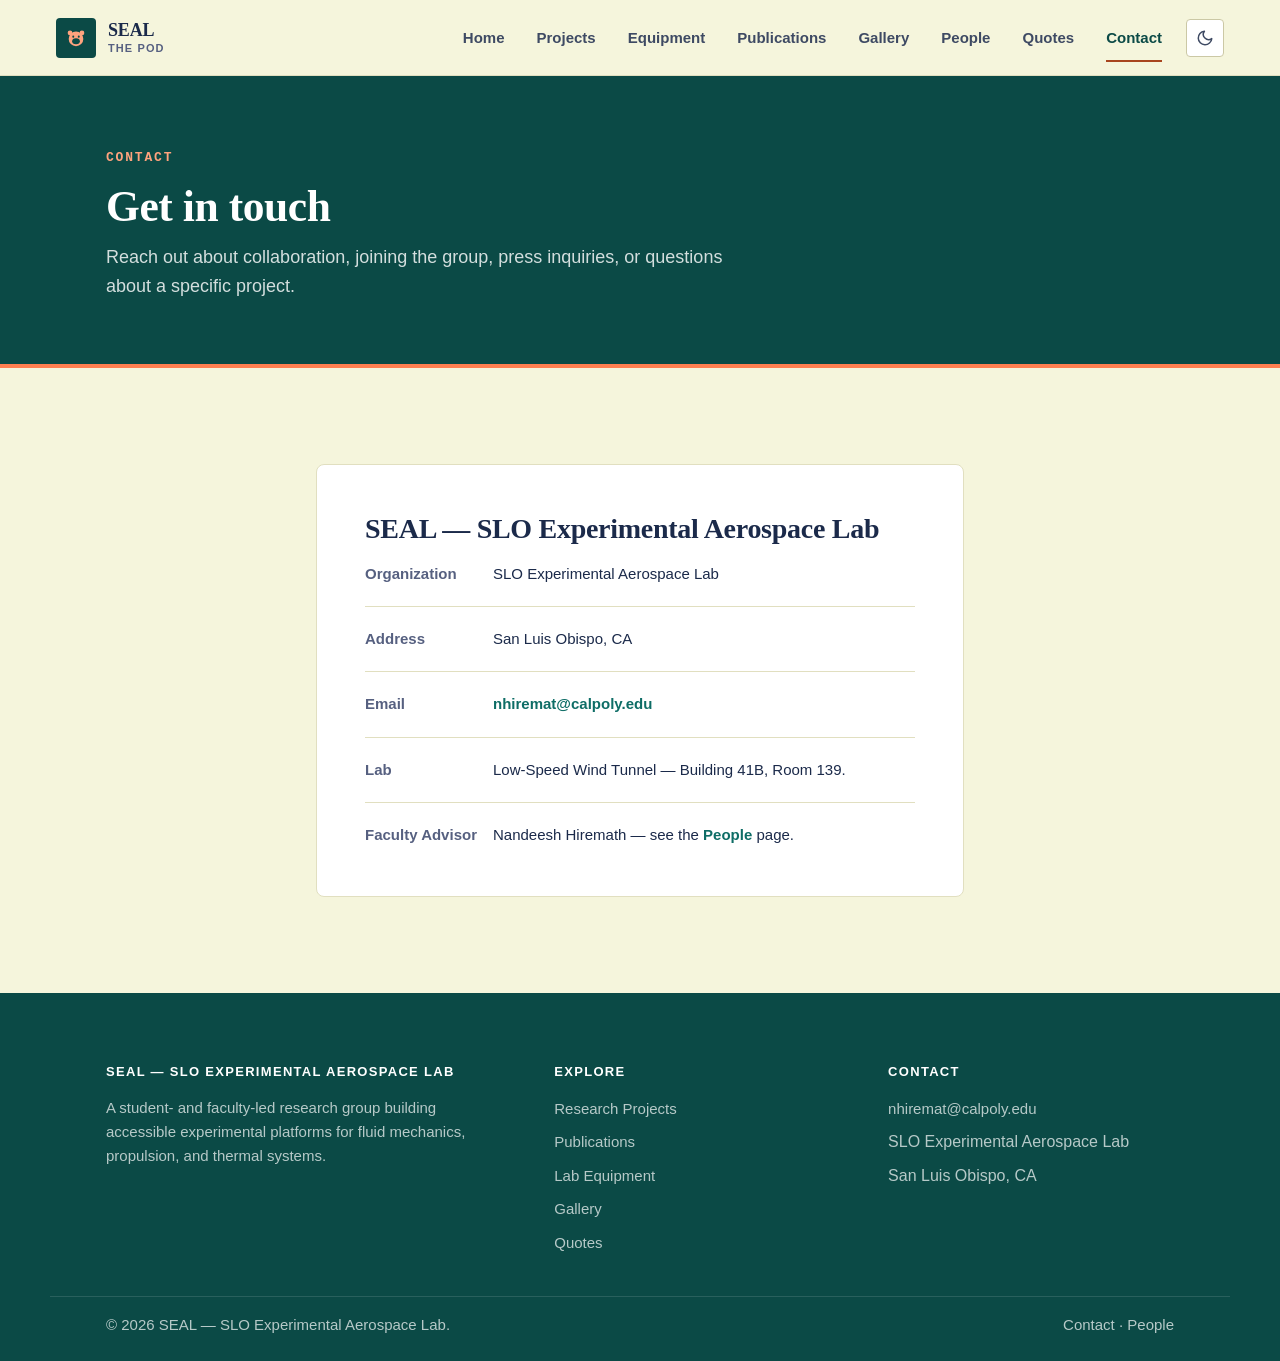
==== contact.html @ 2e4a50e7 "Add Quotes link to navigation in contact.html" ====
<!doctype html>
<html lang="en">
<head>
  <meta charset="utf-8">
  <meta name="viewport" content="width=device-width, initial-scale=1">
  <meta name="theme-color" content="#0B4A46">
  <link rel="icon" href="favicon.svg" type="image/svg+xml">
  <title>Contact | SEAL &mdash; SLO Experimental Aerospace Lab</title>
  <meta name="description" content="Contact information for SEAL, the SLO Experimental Aerospace Lab.">
  <script>
    (function () {
      var saved = localStorage.getItem('seal-theme');
      var theme = saved || (window.matchMedia('(prefers-color-scheme: dark)').matches ? 'dark' : 'light');
      document.documentElement.setAttribute('data-theme', theme);
    })();
  </script>
  <link rel="stylesheet" href="css/style.css">
</head>
<body>
  <a class="skip-link" href="#main">Skip to main content</a>

  <header class="site-header">
    <a class="brand" href="index.html">
      <span class="mark" aria-hidden="true"><svg viewBox="0 0 24 24" width="22" height="22" aria-hidden="true"><circle cx="12" cy="13" r="8" fill="currentColor"/><circle cx="5.5" cy="6.5" r="2.6" fill="currentColor"/><circle cx="18.5" cy="6.5" r="2.6" fill="currentColor"/><ellipse cx="12" cy="15.5" rx="4.2" ry="3.2" fill="var(--color-primary-900)"/><circle cx="9" cy="10.5" r="1.1" fill="var(--color-primary-900)"/><circle cx="15" cy="10.5" r="1.1" fill="var(--color-primary-900)"/><circle cx="12" cy="14.5" r="0.9" fill="var(--color-primary-900)"/></svg></span>
      <span class="brand-text">SEAL<small>The Pod</small></span>
    </a>
    <div class="header-actions">
      <nav class="nav" id="primary-nav" aria-label="Primary">
        <a href="index.html">Home</a>
        <a href="projects.html">Projects</a>
        <a href="equipment.html">Equipment</a>
        <a href="publications.html">Publications</a>
        <a href="gallery.html">Gallery</a>
        <a href="people.html">People</a>
        <a href="quotes.html">Quotes</a>
        <a href="contact.html" aria-current="page">Contact</a>
      </nav>
      <button class="theme-toggle" type="button" aria-pressed="false" aria-label="Toggle dark mode">
        <svg class="icon-moon" viewBox="0 0 24 24" aria-hidden="true"><path d="M21 12.79A9 9 0 1111.21 3 7 7 0 0021 12.79z" stroke-width="2" stroke-linecap="round" stroke-linejoin="round"/></svg>
        <svg class="icon-sun" viewBox="0 0 24 24" aria-hidden="true"><circle cx="12" cy="12" r="4" stroke-width="2"/><path d="M12 2v2M12 20v2M4.93 4.93l1.41 1.41M17.66 17.66l1.41 1.41M2 12h2M20 12h2M4.93 19.07l1.41-1.41M17.66 6.34l1.41-1.41" stroke-width="2" stroke-linecap="round"/></svg>
      </button>
      <button class="nav-toggle" type="button" aria-expanded="false" aria-controls="primary-nav">
        <span>Menu</span>
      </button>
    </div>
  </header>

  <main id="main">
    <section class="page-hero">
      <div class="wrap">
        <p class="eyebrow">Contact</p>
        <h1>Get in touch</h1>
        <p class="lead">Reach out about collaboration, joining the group, press inquiries, or questions about a specific project.</p>
      </div>
    </section>

    <section class="section narrow">
      <div class="wrap">
        <div class="contact-card">
          <h2>SEAL &mdash; SLO Experimental Aerospace Lab</h2>
          <dl>
            <dt>Organization</dt>
            <dd>SLO Experimental Aerospace Lab</dd>
            <div class="divider"></div>
            <dt>Address</dt>
            <dd>San Luis Obispo, CA</dd>
            <div class="divider"></div>
            <dt>Email</dt>
            <dd><a class="text-link" href="mailto:nhiremat@calpoly.edu">nhiremat@calpoly.edu</a></dd>
            <div class="divider"></div>
            <dt>Lab</dt>
            <dd>Low-Speed Wind Tunnel &mdash; Building 41B, Room 139.</dd>
            <div class="divider"></div>
            <dt>Faculty Advisor</dt>
            <dd>Nandeesh Hiremath &mdash; see the <a class="text-link" href="people.html">People</a> page.</dd>
          </dl>
        </div>
      </div>
    </section>
  </main>

  <footer class="footer">
    <div class="wrap">
      <div>
        <h4>SEAL &mdash; SLO Experimental Aerospace Lab</h4>
        <p>A student- and faculty-led research group building accessible experimental platforms for fluid mechanics, propulsion, and thermal systems.</p>
      </div>
      <div>
        <h4>Explore</h4>
        <ul>
          <li><a href="projects.html">Research Projects</a></li>
          <li><a href="publications.html">Publications</a></li>
          <li><a href="equipment.html">Lab Equipment</a></li>
          <li><a href="gallery.html">Gallery</a></li>
        <li><a href="quotes.html">Quotes</a></li>
        </ul>
      </div>
      <div>
        <h4>Contact</h4>
        <ul>
          <li><a href="mailto:nhiremat@calpoly.edu">nhiremat@calpoly.edu</a></li>
          <li>SLO Experimental Aerospace Lab</li>
          <li>San Luis Obispo, CA</li>
        </ul>
      </div>
    </div>
    <div class="wrap footer-bottom">
      <p>&copy; <span id="copyright-year">2026</span> SEAL &mdash; SLO Experimental Aerospace Lab.</p>
      <p><a href="contact.html">Contact</a> &middot; <a href="people.html">People</a></p>
    </div>
  </footer>

  <script src="js/data.js"></script>
  <script src="js/render.js"></script>
  <script src="js/nav.js"></script>
  <script src="js/theme.js"></script>
  <script src="js/reveal.js"></script>
  <script src="js/search.js"></script>
  <script src="js/lightbox.js"></script>
  <script src="js/detail.js"></script>
  <script src="js/main.js"></script>
</body>
</html>
---- css/style.css ----
/* =====================================================================
   SEAL — SLO Experimental Aerospace Lab — Stylesheet
   ---------------------------------------------------------------------
   Organized in sections so future maintainers (including students with
   little CSS experience) can find things quickly:

     1. Design tokens (colors, type, spacing, radii, shadows)
     2. Reset / base element styles
     3. Layout utilities
     4. Accessibility helpers (skip link, focus states, motion)
     5. Header & navigation
     6. Buttons & tags
     7. Hero sections
     8. Stats strip
     9. Section headings & content grid
    10. Research project cards
    11. Publications list
    12. People / team grid
    13. Contact page
    14. Footer
    15. Scroll-reveal animation hooks
    16. Responsive breakpoints
    17. Print styles

   Edit tokens in section 1 to re-theme the whole site.
   ===================================================================== */


/* ---------------------------------------------------------------------
   1. DESIGN TOKENS
   Every color, font size, spacing value, radius, and shadow used across
   the site is defined once here. Change a value here and it updates
   everywhere it's used.
--------------------------------------------------------------------- */
:root {
  /* --- Brand colors (turquoise / cream / coral, deep indigo navy for contrast) --- */
  --color-primary-900: #0B4A46;   /* dominant dark teal — headers, footer, buttons */
  --color-primary-700: #0E6D66;   /* primary teal — links, accents */
  --color-primary-600: #12897F;   /* hover state */
  --color-brand-500: #30D5C8;     /* literal bright turquoise — decorative/non-text use only */
  --color-accent-600:  #FF7F50;   /* punchy coral — borders, tints, decorative use only */
  --color-accent-700:  #A8451F;   /* accent text on LIGHT backgrounds — passes AA (5.4:1) */
  --color-accent-onDark: #FFA37E; /* accent text on DARK backgrounds (hero, badges) — passes AA (5.2:1) */

  /* --- Neutral / ink scale (deep indigo navy) --- */
  --color-ink-900: #1B2A4A;       /* body text */
  --color-ink-700: #3E4A63;       /* secondary text */
  --color-ink-500: #566080;       /* muted / meta text — meets AA (5.6:1+) */
  --color-ink-300: #A6ADBD;       /* disabled / faint */

  /* --- Surfaces --- */
  --color-bg: #F5F5DC;            /* grounding neutral — page background */
  --color-surface: #ffffff;       /* cards, header */
  --color-surface-alt: #EDEDD3;   /* subtle alternating section bg */
  --color-border: #E1DFC0;        /* hairline borders */
  --color-border-strong: #CBC8A5;

  /* --- Feedback / focus --- */
  --color-focus: #1B2A4A;         /* navy focus ring, high contrast on cream */

  /* --- Typography --- */
  --font-display: Georgia, 'Iowan Old Style', 'Palatino Linotype', 'Book Antiqua', serif;
  --font-body: -apple-system, BlinkMacSystemFont, 'Segoe UI', Roboto, Helvetica, Arial, sans-serif;
  --font-mono: ui-monospace, 'SFMono-Regular', Menlo, Consolas, monospace;

  --fs-2xs: 0.6875rem;  /* 11px */
  --fs-xs:  0.8125rem;  /* 13px */
  --fs-sm:  0.9375rem;  /* 15px */
  --fs-base: 1rem;      /* 16px */
  --fs-md:  1.125rem;   /* 18px */
  --fs-lg:  1.375rem;   /* 22px */
  --fs-xl:  1.75rem;    /* 28px */
  --fs-2xl: clamp(2rem, 3.4vw, 2.75rem);
  --fs-3xl: clamp(2.5rem, 5vw, 3.75rem);

  /* --- Spacing scale (8px base) --- */
  --sp-1: 0.25rem;
  --sp-2: 0.5rem;
  --sp-3: 0.75rem;
  --sp-4: 1rem;
  --sp-5: 1.5rem;
  --sp-6: 2rem;
  --sp-7: 3rem;
  --sp-8: 4.5rem;
  --sp-9: 6rem;

  /* --- Radii & shadows: restrained, not "app-like" --- */
  --radius-sm: 4px;
  --radius-md: 8px;
  --radius-lg: 12px;
  --shadow-sm: 0 1px 2px rgba(27, 42, 74, 0.06);
  --shadow-md: 0 6px 24px rgba(27, 42, 74, 0.08);
  --shadow-lg: 0 16px 48px rgba(27, 42, 74, 0.12);

  /* --- Layout --- */
  --page-max: 1180px;
  --page-pad: clamp(20px, 4.5vw, 56px);
  --header-height: 76px;
  --transition-fast: 150ms ease;
  --transition-base: 240ms cubic-bezier(0.2, 0.6, 0.2, 1);

  /* --- Header background needs its own token because it uses
     transparency + blur; the RGB values differ between themes --- */
  --header-bg: rgba(245, 245, 220, 0.94);
}

/* ---------------------------------------------------------------------
   1b. DARK THEME OVERRIDES
   Toggled by setting data-theme="dark" on <html> (see js/theme.js).
   Every variable below shares a name with a light-mode variable in
   section 1, so nothing else in this file needs to change — the
   cascade does the work.
--------------------------------------------------------------------- */
:root[data-theme="dark"] {
  --color-primary-700: #30D5C8;   /* raw turquoise reads great on dark bg */
  --color-primary-600: #5EE6DA;
  --color-accent-600:  #FF7F50;
  --color-accent-700:  #FFA37E;
  --color-accent-onDark: #FFA37E;

  --color-ink-900: #EEF0F5;
  --color-ink-700: #C7CCDC;
  --color-ink-500: #8B96B3;
  --color-ink-300: #4C5670;

  --color-bg: #0C1524;
  --color-surface: #131E33;
  --color-surface-alt: #182545;
  --color-border: #223255;
  --color-border-strong: #304368;

  --color-focus: #30D5C8;

  --header-bg: rgba(12, 21, 36, 0.9);

  --shadow-sm: 0 1px 2px rgba(0, 0, 0, 0.35);
  --shadow-md: 0 6px 24px rgba(0, 0, 0, 0.45);
  --shadow-lg: 0 16px 48px rgba(0, 0, 0, 0.55);
}

/* Respect the OS preference the first time a visitor arrives, before
   js/theme.js has a chance to read/write localStorage. js/theme.js
   overrides this by setting data-theme explicitly once it runs. */
@media (prefers-color-scheme: dark) {
  :root:not([data-theme="light"]):not([data-theme="dark"]) {
    color-scheme: dark;
  }
}

/* ---------------------------------------------------------------------
   2. RESET / BASE ELEMENT STYLES
--------------------------------------------------------------------- */
*, *::before, *::after { box-sizing: border-box; }
html { scroll-behavior: smooth; }

@media (prefers-reduced-motion: reduce) {
  html { scroll-behavior: auto; }
  *, *::before, *::after {
    animation-duration: 0.01ms !important;
    animation-iteration-count: 1 !important;
    transition-duration: 0.01ms !important;
    scroll-behavior: auto !important;
  }
}

body {
  margin: 0;
  font-family: var(--font-body);
  font-size: var(--fs-base);
  line-height: 1.6;
  color: var(--color-ink-900);
  background: var(--color-bg);
  -webkit-font-smoothing: antialiased;
  transition: background var(--transition-base), color var(--transition-base);
}

img { max-width: 100%; display: block; }
a { color: inherit; }
h1, h2, h3, h4 { font-family: var(--font-display); font-weight: 600; line-height: 1.15; margin: 0 0 var(--sp-3); letter-spacing: -0.01em; }
p { margin: 0 0 var(--sp-4); }
ul { margin: 0; padding: 0; list-style: none; }
button { font: inherit; }

/* ---------------------------------------------------------------------
   3. LAYOUT UTILITIES
--------------------------------------------------------------------- */
.wrap {
  max-width: var(--page-max);
  margin-inline: auto;
  padding-inline: var(--page-pad);
}

main { display: block; }

/* ---------------------------------------------------------------------
   4. ACCESSIBILITY HELPERS
--------------------------------------------------------------------- */
.visually-hidden {
  position: absolute;
  width: 1px; height: 1px;
  padding: 0; margin: -1px;
  overflow: hidden;
  clip: rect(0, 0, 0, 0);
  white-space: nowrap;
  border: 0;
}

.skip-link {
  position: absolute;
  left: var(--sp-4);
  top: -60px;
  z-index: 100;
  background: var(--color-primary-900);
  color: #fff;
  padding: var(--sp-3) var(--sp-4);
  border-radius: var(--radius-sm);
  text-decoration: none;
  font-weight: 600;
  transition: top var(--transition-fast);
}
.skip-link:focus {
  top: var(--sp-3);
}

/* A single, consistent, highly visible focus style for every
   interactive element — required for keyboard-only users. */
a:focus-visible,
button:focus-visible,
input:focus-visible,
textarea:focus-visible {
  outline: 3px solid var(--color-focus);
  outline-offset: 2px;
  border-radius: var(--radius-sm);
}

/* ---------------------------------------------------------------------
   5. HEADER & NAVIGATION
--------------------------------------------------------------------- */
.site-header {
  position: sticky;
  top: 0;
  z-index: 50;
  display: flex;
  align-items: center;
  justify-content: space-between;
  gap: var(--sp-5);
  min-height: var(--header-height);
  padding-inline: var(--page-pad);
  background: var(--header-bg);
  backdrop-filter: blur(10px);
  border-bottom: 1px solid var(--color-border);
  transition: background var(--transition-base), border-color var(--transition-base);
}

.brand {
  display: flex;
  align-items: center;
  gap: var(--sp-3);
  text-decoration: none;
  font-family: var(--font-display);
  font-weight: 700;
  font-size: var(--fs-md);
  color: var(--color-ink-900);
  letter-spacing: -0.01em;
}

.brand .mark {
  display: grid;
  place-items: center;
  width: 40px;
  height: 40px;
  border-radius: var(--radius-sm);
  background: var(--color-primary-900);
  color: var(--color-accent-onDark);
  font-family: var(--font-mono);
  font-weight: 700;
  font-size: var(--fs-sm);
  letter-spacing: 0.02em;
  flex-shrink: 0;
}

.brand .brand-text { display: flex; flex-direction: column; line-height: 1.2; }
.brand .brand-text small {
  font-family: var(--font-body);
  font-weight: 600;
  font-size: var(--fs-2xs);
  text-transform: uppercase;
  letter-spacing: 0.1em;
  color: var(--color-ink-500);
}

.nav-toggle {
  display: none;
  align-items: center;
  gap: var(--sp-2);
  border: 1px solid var(--color-border-strong);
  background: var(--color-surface);
  border-radius: var(--radius-sm);
  padding: var(--sp-2) var(--sp-3);
  font-weight: 600;
  font-size: var(--fs-sm);
  cursor: pointer;
  color: var(--color-ink-900);
}

.nav { display: flex; align-items: center; gap: var(--sp-6); }

.nav a {
  position: relative;
  text-decoration: none;
  color: var(--color-ink-700);
  font-weight: 600;
  font-size: var(--fs-sm);
  padding: var(--sp-2) 0;
  transition: color var(--transition-fast);
}

.nav a:hover { color: var(--color-primary-700); }

.nav a[aria-current="page"] {
  color: var(--color-primary-900);
}
.nav a[aria-current="page"]::after {
  content: "";
  position: absolute;
  left: 0; right: 0; bottom: -4px;
  height: 2px;
  background: var(--color-accent-700);
}

/* Groups the nav links + theme toggle so they sit together on the
   right side of the header, independent of the hamburger button. */
.header-actions { display: flex; align-items: center; gap: var(--sp-5); }

.theme-toggle {
  display: inline-flex;
  align-items: center;
  justify-content: center;
  width: 38px;
  height: 38px;
  border: 1px solid var(--color-border-strong);
  border-radius: var(--radius-sm);
  background: var(--color-surface);
  color: var(--color-ink-700);
  cursor: pointer;
  flex-shrink: 0;
  transition: border-color var(--transition-fast), color var(--transition-fast);
}
.theme-toggle:hover { border-color: var(--color-primary-700); color: var(--color-primary-700); }
.theme-toggle svg { width: 18px; height: 18px; stroke: currentColor; fill: none; }
/* Only one of the two icons shows at a time, controlled by the
   current data-theme attribute on <html>. */
.theme-toggle .icon-moon { display: block; }
.theme-toggle .icon-sun { display: none; }
:root[data-theme="dark"] .theme-toggle .icon-moon { display: none; }
:root[data-theme="dark"] .theme-toggle .icon-sun { display: block; }

/* ---------------------------------------------------------------------
   6. BUTTONS & TAGS
--------------------------------------------------------------------- */
.button {
  display: inline-flex;
  align-items: center;
  justify-content: center;
  gap: var(--sp-2);
  border: 1px solid var(--color-primary-900);
  border-radius: var(--radius-sm);
  padding: var(--sp-3) var(--sp-5);
  background: var(--color-primary-900);
  color: #fff;
  text-decoration: none;
  font-weight: 600;
  font-size: var(--fs-sm);
  transition: background var(--transition-fast), color var(--transition-fast), transform var(--transition-fast);
}
.button:hover { background: var(--color-primary-600); border-color: var(--color-primary-600); }
.button:active { transform: translateY(1px); }

.button.secondary {
  background: transparent;
  color: var(--color-ink-900);
  border-color: var(--color-border-strong);
}
.button.secondary:hover { border-color: var(--color-primary-900); color: var(--color-primary-900); }

.button.on-dark { border-color: rgba(255,255,255,0.5); color: #fff; background: transparent; }
.button.on-dark:hover { background: rgba(255,255,255,0.1); border-color: #fff; }

.tag {
  display: inline-block;
  font-family: var(--font-mono);
  font-size: var(--fs-2xs);
  text-transform: uppercase;
  letter-spacing: 0.08em;
  font-weight: 600;
  color: var(--color-accent-700);
  background: rgba(255, 127, 80, 0.12);
  border: 1px solid rgba(255, 127, 80, 0.3);
  padding: 3px 9px;
  border-radius: 999px;
}

.eyebrow {
  font-family: var(--font-mono);
  text-transform: uppercase;
  letter-spacing: 0.14em;
  font-size: var(--fs-xs);
  font-weight: 600;
  color: var(--color-accent-700);
  margin: 0 0 var(--sp-3);
}

/* ---------------------------------------------------------------------
   7. HERO SECTIONS
--------------------------------------------------------------------- */
.hero {
  background: linear-gradient(160deg, var(--color-primary-900) 0%, #071f18 100%);
  color: #fff;
  border-bottom: 4px solid var(--color-accent-600);
}

.hero .wrap {
  display: grid;
  grid-template-columns: 1.2fr 0.8fr;
  gap: var(--sp-8);
  align-items: center;
  padding-block: var(--sp-9) var(--sp-8);
}

.hero h1 { font-size: var(--fs-3xl); color: #fff; margin-bottom: var(--sp-4); }
.hero .lead { font-size: var(--fs-lg); color: rgba(255,255,255,0.82); max-width: 46ch; line-height: 1.55; }
.hero .eyebrow { color: var(--color-accent-onDark); }
.hero .actions { display: flex; gap: var(--sp-3); flex-wrap: wrap; margin-top: var(--sp-6); }

.hero-card {
  background: rgba(255,255,255,0.06);
  border: 1px solid rgba(255,255,255,0.16);
  border-radius: var(--radius-lg);
  overflow: hidden;
  box-shadow: var(--shadow-lg);
}
.hero-card .preview-frame {
  aspect-ratio: 3 / 4;
  background: #fff;
  display: flex;
  align-items: center;
  justify-content: center;
  padding: var(--sp-4);
}
.hero-card .preview-frame img {
  max-width: 100%;
  max-height: 100%;
  object-fit: contain;
  box-shadow: 0 8px 24px rgba(0,0,0,0.18);
}
.hero-card .hero-card-body { padding: var(--sp-5); }
.hero-card .hero-card-body h2 {
  font-family: var(--font-body);
  text-transform: uppercase;
  letter-spacing: 0.1em;
  font-size: var(--fs-2xs);
  color: var(--color-accent-onDark);
  margin-bottom: var(--sp-2);
}
.hero-card .hero-card-body p { color: rgba(255,255,255,0.85); margin: 0; font-size: var(--fs-sm); }

/* Secondary page hero — shorter, used on interior pages */
.page-hero {
  background: var(--color-primary-900);
  color: #fff;
  border-bottom: 4px solid var(--color-accent-600);
}
.page-hero .wrap { padding-block: var(--sp-8) var(--sp-7); }
.page-hero h1 { color: #fff; font-size: var(--fs-2xl); margin-bottom: var(--sp-3); }
.page-hero .lead { color: rgba(255,255,255,0.82); font-size: var(--fs-md); max-width: 62ch; }
.page-hero .eyebrow { color: var(--color-accent-onDark); }

/* ---------------------------------------------------------------------
   7b. SEAL POD ILLUSTRATION (homepage only)
--------------------------------------------------------------------- */
.seal-section .wrap { text-align: center; }
.seal-section .section-head { max-width: 62ch; margin-left: auto; margin-right: auto; }
.seal-illustration {
  width: 100%;
  max-width: 900px;
  height: auto;
  margin-top: var(--sp-6);
  border-radius: var(--radius-lg);
  background: var(--color-surface);
  border: 1px solid var(--color-border);
  box-shadow: var(--shadow-sm);
  padding: var(--sp-4);
}

/* Fun tagline under the People page <h1> — "Meet the Pod" */
.pod-tagline {
  font-style: italic;
  font-weight: 600;
  color: var(--color-accent-onDark);
  font-size: var(--fs-md);
  margin-bottom: var(--sp-2);
}

/* ---------------------------------------------------------------------
   8. STATS STRIP
--------------------------------------------------------------------- */
.stats {
  background: var(--color-surface);
  border-bottom: 1px solid var(--color-border);
}
.stats .wrap {
  display: grid;
  grid-template-columns: repeat(3, 1fr);
}
.stats .stat {
  padding: var(--sp-6) var(--sp-5);
  border-left: 1px solid var(--color-border);
}
.stats .stat:first-child { border-left: none; padding-left: 0; }
.stats .stat strong {
  display: block;
  font-family: var(--font-display);
  font-size: var(--fs-xl);
  color: var(--color-primary-900);
  margin-bottom: var(--sp-1);
}
.stats .stat span { color: var(--color-ink-500); font-size: var(--fs-sm); }

/* ---------------------------------------------------------------------
   9. SECTION HEADINGS & CONTENT GRID
--------------------------------------------------------------------- */
.section { padding-block: var(--sp-9); }
.section.alt { background: var(--color-surface-alt); }
.section-head { max-width: 68ch; margin-bottom: var(--sp-7); }
.section-head h2 { font-size: var(--fs-2xl); color: var(--color-ink-900); }
.section-head .lead { color: var(--color-ink-700); font-size: var(--fs-md); }

.grid { display: grid; gap: var(--sp-5); }
.grid.cols-3 { grid-template-columns: repeat(3, 1fr); }
.grid.cols-2 { grid-template-columns: repeat(2, 1fr); }

.theme-card {
  background: var(--color-surface);
  border: 1px solid var(--color-border);
  border-radius: var(--radius-md);
  padding: var(--sp-6);
  transition: box-shadow var(--transition-base), border-color var(--transition-base);
}
.theme-card:hover { box-shadow: var(--shadow-md); border-color: var(--color-border-strong); }
.theme-card h3 { font-size: var(--fs-lg); margin-bottom: var(--sp-2); color: var(--color-ink-900); }
.theme-card p { color: var(--color-ink-700); margin: 0; font-size: var(--fs-sm); }

/* ---------------------------------------------------------------------
   10. RESEARCH PROJECT CARDS
--------------------------------------------------------------------- */
.project-list { display: grid; gap: var(--sp-6); }
.project-list.cols-3 { grid-template-columns: repeat(3, 1fr); }
.project-list.cols-2 { grid-template-columns: repeat(2, 1fr); }

.project-card {
  display: flex;
  flex-direction: column;
  background: var(--color-surface);
  border: 1px solid var(--color-border);
  border-radius: var(--radius-md);
  overflow: hidden;
  transition: box-shadow var(--transition-base), transform var(--transition-base), border-color var(--transition-base);
}
.project-card:hover {
  box-shadow: var(--shadow-md);
  border-color: var(--color-border-strong);
  transform: translateY(-2px);
}

.project-card .card-media {
  background: var(--color-surface-alt);
  border-bottom: 1px solid var(--color-border);
  /* Project thumbnails are portrait document previews (report cover
     pages), so the frame matches that aspect ratio rather than a
     landscape photo ratio — keeps the preview large instead of
     letterboxed. */
  aspect-ratio: 3 / 4;
  display: flex;
  align-items: center;
  justify-content: center;
  padding: var(--sp-5);
}
.project-card .card-media img {
  max-width: 100%;
  max-height: 100%;
  object-fit: contain;
  box-shadow: 0 4px 16px rgba(20,24,28,0.14);
}

.project-card .card-body { padding: var(--sp-5); display: flex; flex-direction: column; flex: 1; }
.project-card .tag { margin-bottom: var(--sp-3); }
.project-card h3 { font-size: var(--fs-lg); margin-bottom: var(--sp-2); }
.project-card p.summary { color: var(--color-ink-700); font-size: var(--fs-sm); flex: 1; }
.project-card .people {
  font-size: var(--fs-xs);
  color: var(--color-ink-500);
  margin-bottom: var(--sp-4);
  padding-top: var(--sp-3);
  border-top: 1px solid var(--color-border);
}
.project-card .card-actions { margin-top: auto; }

.text-link {
  display: inline-flex;
  align-items: center;
  gap: 6px;
  font-weight: 600;
  font-size: var(--fs-sm);
  color: var(--color-primary-700);
  text-decoration: none;
  border-bottom: 1px solid transparent;
  transition: border-color var(--transition-fast);
}
.text-link:hover { border-color: currentColor; }
.text-link .icon { font-family: var(--font-mono); }

/* ---------------------------------------------------------------------
   11. PUBLICATIONS LIST
--------------------------------------------------------------------- */
.pub-list { display: flex; flex-direction: column; gap: 0; border-top: 1px solid var(--color-border); }

.pub-row {
  display: grid;
  grid-template-columns: 96px 1fr auto;
  gap: var(--sp-5);
  align-items: start;
  padding: var(--sp-6) 0;
  border-bottom: 1px solid var(--color-border);
}

.pub-row .pub-thumb {
  aspect-ratio: 3 / 4;
  background: var(--color-surface);
  border: 1px solid var(--color-border);
  border-radius: var(--radius-sm);
  overflow: hidden;
  box-shadow: var(--shadow-sm);
}
.pub-row .pub-thumb img { width: 100%; height: 100%; object-fit: cover; object-position: top center; }

.pub-row .pub-body h3 { font-size: var(--fs-lg); margin: var(--sp-2) 0 var(--sp-2); }
.pub-row .pub-body p.summary { color: var(--color-ink-700); font-size: var(--fs-sm); margin-bottom: var(--sp-2); }
.pub-row .pub-body p.people { color: var(--color-ink-500); font-size: var(--fs-xs); margin: 0; }

.pub-row .pub-action { align-self: center; }

/* --- Publications search bar --- */
.pub-search {
  display: flex;
  align-items: center;
  gap: var(--sp-3);
  background: var(--color-surface);
  border: 1px solid var(--color-border-strong);
  border-radius: var(--radius-md);
  padding: var(--sp-3) var(--sp-4);
  margin-bottom: var(--sp-6);
  max-width: 520px;
}
.pub-search svg { width: 18px; height: 18px; stroke: var(--color-ink-500); fill: none; flex-shrink: 0; }
.pub-search input {
  border: none;
  outline: none;
  background: transparent;
  font: inherit;
  font-size: var(--fs-sm);
  color: var(--color-ink-900);
  width: 100%;
}
.pub-search input::placeholder { color: var(--color-ink-500); }
.pub-meta { color: var(--color-ink-500); font-size: var(--fs-xs); margin-bottom: var(--sp-5); }
.pub-empty { display: none; padding: var(--sp-7) 0; text-align: center; color: var(--color-ink-500); }
.pub-empty.is-visible { display: block; }

/* ---------------------------------------------------------------------
   12. PEOPLE / TEAM GRID
--------------------------------------------------------------------- */
.person-card {
  background: var(--color-surface);
  border: 1px solid var(--color-border);
  border-radius: var(--radius-md);
  padding: var(--sp-6);
  text-align: left;
}
.person-card .avatar {
  width: 72px;
  height: 72px;
  border-radius: 50%;
  display: grid;
  place-items: center;
  background: var(--color-primary-900);
  color: var(--color-accent-onDark);
  font-family: var(--font-display);
  font-weight: 700;
  font-size: var(--fs-lg);
  margin-bottom: var(--sp-4);
}
.person-card h3 { font-size: var(--fs-md); margin-bottom: 2px; }
.person-card .role { color: var(--color-accent-700); font-weight: 600; font-size: var(--fs-xs); text-transform: uppercase; letter-spacing: 0.06em; margin-bottom: var(--sp-3); }
.person-card p.bio { color: var(--color-ink-700); font-size: var(--fs-sm); margin: 0; }

/* ---------------------------------------------------------------------
   13. CONTACT PAGE
--------------------------------------------------------------------- */
.section.narrow .wrap { max-width: 760px; }
.contact-card {
  background: var(--color-surface);
  border: 1px solid var(--color-border);
  border-radius: var(--radius-md);
  padding: var(--sp-7);
}
.contact-card h2 { font-size: var(--fs-xl); margin-bottom: var(--sp-4); }
.contact-card dl { display: grid; grid-template-columns: auto 1fr; gap: var(--sp-2) var(--sp-4); margin: 0; }
.contact-card dt { font-weight: 600; color: var(--color-ink-500); font-size: var(--fs-sm); }
.contact-card dd { margin: 0; font-size: var(--fs-sm); color: var(--color-ink-900); }
.contact-card .divider { grid-column: 1 / -1; height: 1px; background: var(--color-border); margin: var(--sp-3) 0; }

/* ---------------------------------------------------------------------
   14. FOOTER
--------------------------------------------------------------------- */
.footer {
  background: var(--color-primary-900);
  color: rgba(255,255,255,0.7);
}
.footer .wrap {
  display: grid;
  grid-template-columns: 1.4fr 1fr 1fr;
  gap: var(--sp-7);
  padding-block: var(--sp-8) var(--sp-6);
}
.footer h4 {
  font-family: var(--font-body);
  color: #fff;
  font-size: var(--fs-xs);
  text-transform: uppercase;
  letter-spacing: 0.1em;
  margin-bottom: var(--sp-4);
}
.footer p { font-size: var(--fs-sm); margin-bottom: var(--sp-2); }
.footer a { text-decoration: none; color: rgba(255,255,255,0.7); font-size: var(--fs-sm); }
.footer a:hover { color: #fff; }
.footer ul li { margin-bottom: var(--sp-2); }
.footer .footer-bottom {
  border-top: 1px solid rgba(255,255,255,0.12);
  padding-block: var(--sp-4);
  font-size: var(--fs-xs);
  display: flex;
  justify-content: space-between;
  flex-wrap: wrap;
  gap: var(--sp-2);
}

/* ---------------------------------------------------------------------
   14b. IMAGE GALLERY + LIGHTBOX
--------------------------------------------------------------------- */
.gallery-grid {
  display: grid;
  grid-template-columns: repeat(3, 1fr);
  gap: var(--sp-4);
}
.gallery-item {
  border: 1px solid var(--color-border);
  border-radius: var(--radius-md);
  overflow: hidden;
  background: var(--color-surface);
  cursor: pointer;
  padding: 0;
  display: block;
  width: 100%;
  text-align: left;
  transition: box-shadow var(--transition-base), transform var(--transition-base);
}
.gallery-item:hover { box-shadow: var(--shadow-md); transform: translateY(-2px); }
.gallery-item .thumb-frame {
  aspect-ratio: 3 / 4;
  background: var(--color-surface-alt);
  display: flex; align-items: center; justify-content: center;
  padding: var(--sp-4);
}
.gallery-item img { max-width: 100%; max-height: 100%; object-fit: contain; box-shadow: 0 4px 16px rgba(20,24,28,0.14); }
.gallery-item .caption { padding: var(--sp-4); border-top: 1px solid var(--color-border); }
.gallery-item .caption p { margin: 0; font-size: var(--fs-sm); font-weight: 600; color: var(--color-ink-900); }

.lightbox {
  position: fixed;
  inset: 0;
  z-index: 200;
  display: none;
  align-items: center;
  justify-content: center;
  background: rgba(8, 12, 10, 0.92);
  padding: var(--sp-6);
}
.lightbox.is-open { display: flex; }
.lightbox figure { margin: 0; max-width: min(880px, 92vw); max-height: 88vh; display: flex; flex-direction: column; align-items: center; gap: var(--sp-4); }
.lightbox img { max-width: 100%; max-height: 72vh; object-fit: contain; background: #fff; box-shadow: var(--shadow-lg); }
.lightbox figcaption { color: #fff; font-size: var(--fs-sm); text-align: center; }
.lightbox-close {
  position: absolute;
  top: var(--sp-5); right: var(--sp-5);
  width: 42px; height: 42px;
  border-radius: 50%;
  border: 1px solid rgba(255,255,255,0.3);
  background: rgba(255,255,255,0.08);
  color: #fff;
  font-size: 20px;
  line-height: 1;
  cursor: pointer;
}
.lightbox-close:hover { background: rgba(255,255,255,0.18); }
.lightbox-nav {
  position: absolute;
  top: 50%;
  transform: translateY(-50%);
  width: 46px; height: 46px;
  border-radius: 50%;
  border: 1px solid rgba(255,255,255,0.3);
  background: rgba(255,255,255,0.08);
  color: #fff;
  font-size: 20px;
  cursor: pointer;
}
.lightbox-nav:hover { background: rgba(255,255,255,0.18); }
.lightbox-nav.prev { left: var(--sp-5); }
.lightbox-nav.next { right: var(--sp-5); }

/* ---------------------------------------------------------------------
   14c. EQUIPMENT / FACILITIES PAGE
--------------------------------------------------------------------- */
.equipment-list { display: flex; flex-direction: column; gap: var(--sp-7); }
.equipment-row {
  display: grid;
  grid-template-columns: 280px 1fr;
  gap: var(--sp-6);
  background: var(--color-surface);
  border: 1px solid var(--color-border);
  border-radius: var(--radius-md);
  overflow: hidden;
}
.equipment-row .equip-media {
  background: var(--color-surface-alt);
  border-right: 1px solid var(--color-border);
  display: flex; align-items: center; justify-content: center;
  padding: var(--sp-5);
}
.equipment-row .equip-media img { max-width: 100%; max-height: 100%; object-fit: contain; box-shadow: 0 4px 16px rgba(20,24,28,0.14); }
.equipment-row .equip-body { padding: var(--sp-6) var(--sp-6) var(--sp-6) 0; display: flex; flex-direction: column; }
.equipment-row .equip-body h3 { font-size: var(--fs-lg); margin-bottom: var(--sp-2); }
/* Real apparatus specs read as short descriptive phrases rather than
   single numbers, so the spec sheet uses one column with a small
   caption label above each value instead of a dense 2-column grid. */
.equipment-row .spec-list { display: grid; grid-template-columns: repeat(auto-fill, minmax(220px, 1fr)); gap: var(--sp-4); margin: var(--sp-4) 0 0; padding-top: var(--sp-4); border-top: 1px solid var(--color-border); }
.equipment-row .spec-list .spec-label {
  display: block;
  font-family: var(--font-mono);
  font-size: var(--fs-2xs);
  text-transform: uppercase;
  letter-spacing: 0.06em;
  font-weight: 600;
  color: var(--color-ink-500);
  margin-bottom: 2px;
}
.equipment-row .spec-list strong { display: block; color: var(--color-ink-900); font-size: var(--fs-sm); font-weight: 600; }

/* ---------------------------------------------------------------------
   14d. PROJECT DETAIL PAGE
--------------------------------------------------------------------- */
.detail-hero { display: grid; grid-template-columns: 1fr 1.3fr; gap: var(--sp-8); align-items: start; }
.detail-hero .detail-media {
  background: var(--color-surface);
  border: 1px solid var(--color-border);
  border-radius: var(--radius-md);
  aspect-ratio: 3 / 4;
  display: flex; align-items: center; justify-content: center;
  padding: var(--sp-5);
  box-shadow: var(--shadow-sm);
}
.detail-hero .detail-media img { max-width: 100%; max-height: 100%; object-fit: contain; }
.detail-body h1 { font-size: var(--fs-2xl); margin: var(--sp-3) 0 var(--sp-3); }
.detail-body .citation { font-size: var(--fs-sm); color: var(--color-ink-500); margin-bottom: var(--sp-4); }
.detail-body .citation em { font-style: italic; color: var(--color-ink-700); }
.detail-body .meta-row { display: flex; flex-wrap: wrap; gap: var(--sp-3) var(--sp-6); margin: var(--sp-5) 0; padding: var(--sp-4) 0; border-top: 1px solid var(--color-border); border-bottom: 1px solid var(--color-border); }
.detail-body .meta-row div { font-size: var(--fs-xs); flex: 1 1 200px; max-width: 280px; }
.detail-body .meta-row dt { color: var(--color-ink-500); text-transform: uppercase; letter-spacing: 0.06em; font-weight: 600; margin-bottom: 2px; }
.detail-body .meta-row dd { margin: 0; color: var(--color-ink-900); font-weight: 600; font-size: var(--fs-sm); }
.detail-body .overview { color: var(--color-ink-700); font-size: var(--fs-md); line-height: 1.7; }
.back-link { display: inline-flex; align-items: center; gap: 6px; color: var(--color-ink-500); text-decoration: none; font-size: var(--fs-sm); font-weight: 600; margin-bottom: var(--sp-6); }
.back-link:hover { color: var(--color-primary-700); }

/* ---------------------------------------------------------------------
   15. SCROLL-REVEAL ANIMATION HOOKS
   JS (js/reveal.js) toggles the .is-visible class via IntersectionObserver.
   Kept purely additive so content is fully visible/functional even if
   JS fails to load — nothing here hides content by default beyond a
   short, subtle offset.
--------------------------------------------------------------------- */
[data-reveal] {
  opacity: 0;
  transform: translateY(16px);
  transition: opacity 0.6s ease, transform 0.6s ease;
}
[data-reveal].is-visible { opacity: 1; transform: translateY(0); }

@media (prefers-reduced-motion: reduce) {
  [data-reveal] { opacity: 1; transform: none; transition: none; }
}

/* ---------------------------------------------------------------------
   16. RESPONSIVE BREAKPOINTS
--------------------------------------------------------------------- */
@media (max-width: 1000px) {
  .hero .wrap { grid-template-columns: 1fr; }
  .hero-card { max-width: 420px; }
  .footer .wrap { grid-template-columns: 1fr 1fr; }
  .equipment-row { grid-template-columns: 1fr; }
  .equipment-row .equip-media { border-right: none; border-bottom: 1px solid var(--color-border); aspect-ratio: 16/9; }
  .equipment-row .equip-body { padding: var(--sp-6); }
  .detail-hero { grid-template-columns: 1fr; }
  .detail-hero .detail-media { max-width: 360px; }
  .gallery-grid { grid-template-columns: repeat(2, 1fr); }
}

@media (max-width: 760px) {
  .nav-toggle { display: inline-flex; }
  .header-actions { position: static; }
  .nav {
    display: none;
    position: absolute;
    top: var(--header-height);
    left: 0; right: 0;
    flex-direction: column;
    align-items: flex-start;
    gap: 0;
    background: var(--color-surface);
    border-bottom: 1px solid var(--color-border);
    box-shadow: var(--shadow-md);
    padding: var(--sp-3) var(--page-pad) var(--sp-5);
  }
  .nav.is-open { display: flex; }
  .nav a { width: 100%; padding-block: var(--sp-3); border-bottom: 1px solid var(--color-border); }
  .nav a:last-child { border-bottom: none; }

  .grid.cols-3, .grid.cols-2,
  .project-list.cols-3, .project-list.cols-2 { grid-template-columns: 1fr; }

  .stats .wrap { grid-template-columns: 1fr; }
  .stats .stat { border-left: none; border-top: 1px solid var(--color-border); padding-left: 0; }
  .stats .stat:first-child { border-top: none; }

  .pub-row { grid-template-columns: 72px 1fr; }
  .pub-row .pub-action { grid-column: 1 / -1; }

  .footer .wrap { grid-template-columns: 1fr; }

  .gallery-grid { grid-template-columns: repeat(2, 1fr); }
  .lightbox-nav { width: 38px; height: 38px; }
  .lightbox-nav.prev { left: var(--sp-3); }
  .lightbox-nav.next { right: var(--sp-3); }

  .quote-list { grid-template-columns: 1fr; }
}

@media (max-width: 480px) {
  .gallery-grid { grid-template-columns: 1fr; }
}

/* ---------------------------------------------------------------------
   17b. QUOTES PAGE
--------------------------------------------------------------------- */
.quote-list { display: grid; gap: var(--sp-5); grid-template-columns: repeat(2, 1fr); }
.quote-card {
  background: var(--color-surface);
  border: 1px solid var(--color-border);
  border-left: 4px solid var(--color-primary-700);
  border-radius: var(--radius-md);
  padding: var(--sp-5) var(--sp-6);
}
.quote-card.is-red { border-left-color: var(--color-accent-700); }
.quote-card.is-blue { border-left-color: #2E5FA3; }
.quote-card.is-featured {
  grid-column: 1 / -1;
  border-left-width: 6px;
  border-left-color: var(--color-accent-700);
  background: var(--color-surface-alt);
}
.quote-card blockquote {
  margin: 0 0 var(--sp-3);
  font-family: var(--font-display);
  font-style: italic;
  font-size: var(--fs-lg);
  line-height: 1.4;
  color: var(--color-ink-900);
}
.quote-card.is-featured blockquote { font-size: var(--fs-xl); }
.quote-card cite {
  display: block;
  font-style: normal;
  font-weight: 600;
  font-size: var(--fs-xs);
  text-transform: uppercase;
  letter-spacing: 0.08em;
  color: var(--color-ink-500);
}
.quote-legend {
  margin-top: var(--sp-7);
  padding-top: var(--sp-5);
  border-top: 1px solid var(--color-border);
  color: var(--color-ink-500);
  font-size: var(--fs-xs);
}
.quote-legend strong { color: var(--color-ink-700); }

/* ---------------------------------------------------------------------
   17. PRINT STYLES
   Publication and project pages are often printed for offline review.
--------------------------------------------------------------------- */
@media print {
  .site-header, .footer, .nav-toggle, .actions { display: none; }
  body { background: #fff; }
  .hero, .page-hero { background: none !important; color: #000 !important; border: none; }
  .hero h1, .page-hero h1, .hero .lead, .page-hero .lead { color: #000 !important; }
}
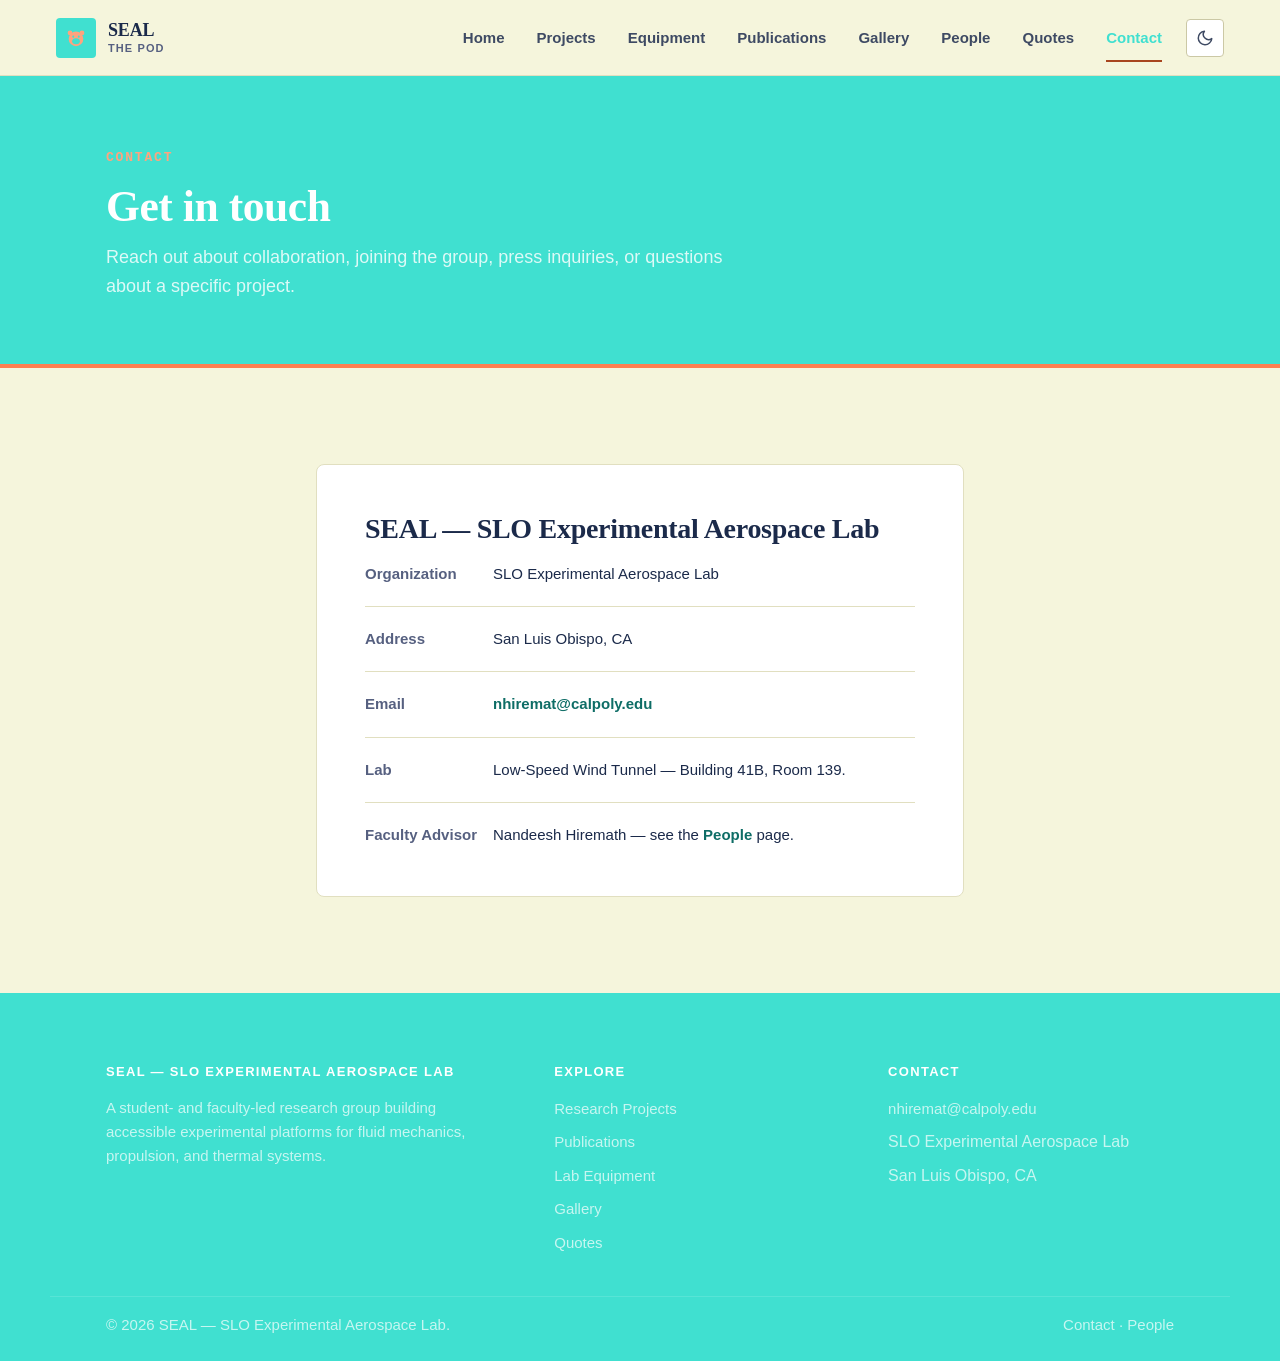
==== commit 8fbb444f: "Update theme color in contact.html" ====
--- a/contact.html
+++ b/contact.html
@@ -3,7 +3,7 @@
 <head>
   <meta charset="utf-8">
   <meta name="viewport" content="width=device-width, initial-scale=1">
-  <meta name="theme-color" content="#0B4A46">
+  <meta name="theme-color" content="#40E0D0">
   <link rel="icon" href="favicon.svg" type="image/svg+xml">
   <title>Contact | SEAL &mdash; SLO Experimental Aerospace Lab</title>
   <meta name="description" content="Contact information for SEAL, the SLO Experimental Aerospace Lab.">
--- a/css/style.css
+++ b/css/style.css
@@ -34,7 +34,7 @@
 --------------------------------------------------------------------- */
 :root {
   /* --- Brand colors (turquoise / cream / coral, deep indigo navy for contrast) --- */
-  --color-primary-900: #0B4A46;   /* dominant dark teal — headers, footer, buttons */
+  --color-primary-900: #40E0D0;   /* dominant dark teal — headers, footer, buttons */
   --color-primary-700: #0E6D66;   /* primary teal — links, accents */
   --color-primary-600: #12897F;   /* hover state */
   --color-brand-500: #30D5C8;     /* literal bright turquoise — decorative/non-text use only */
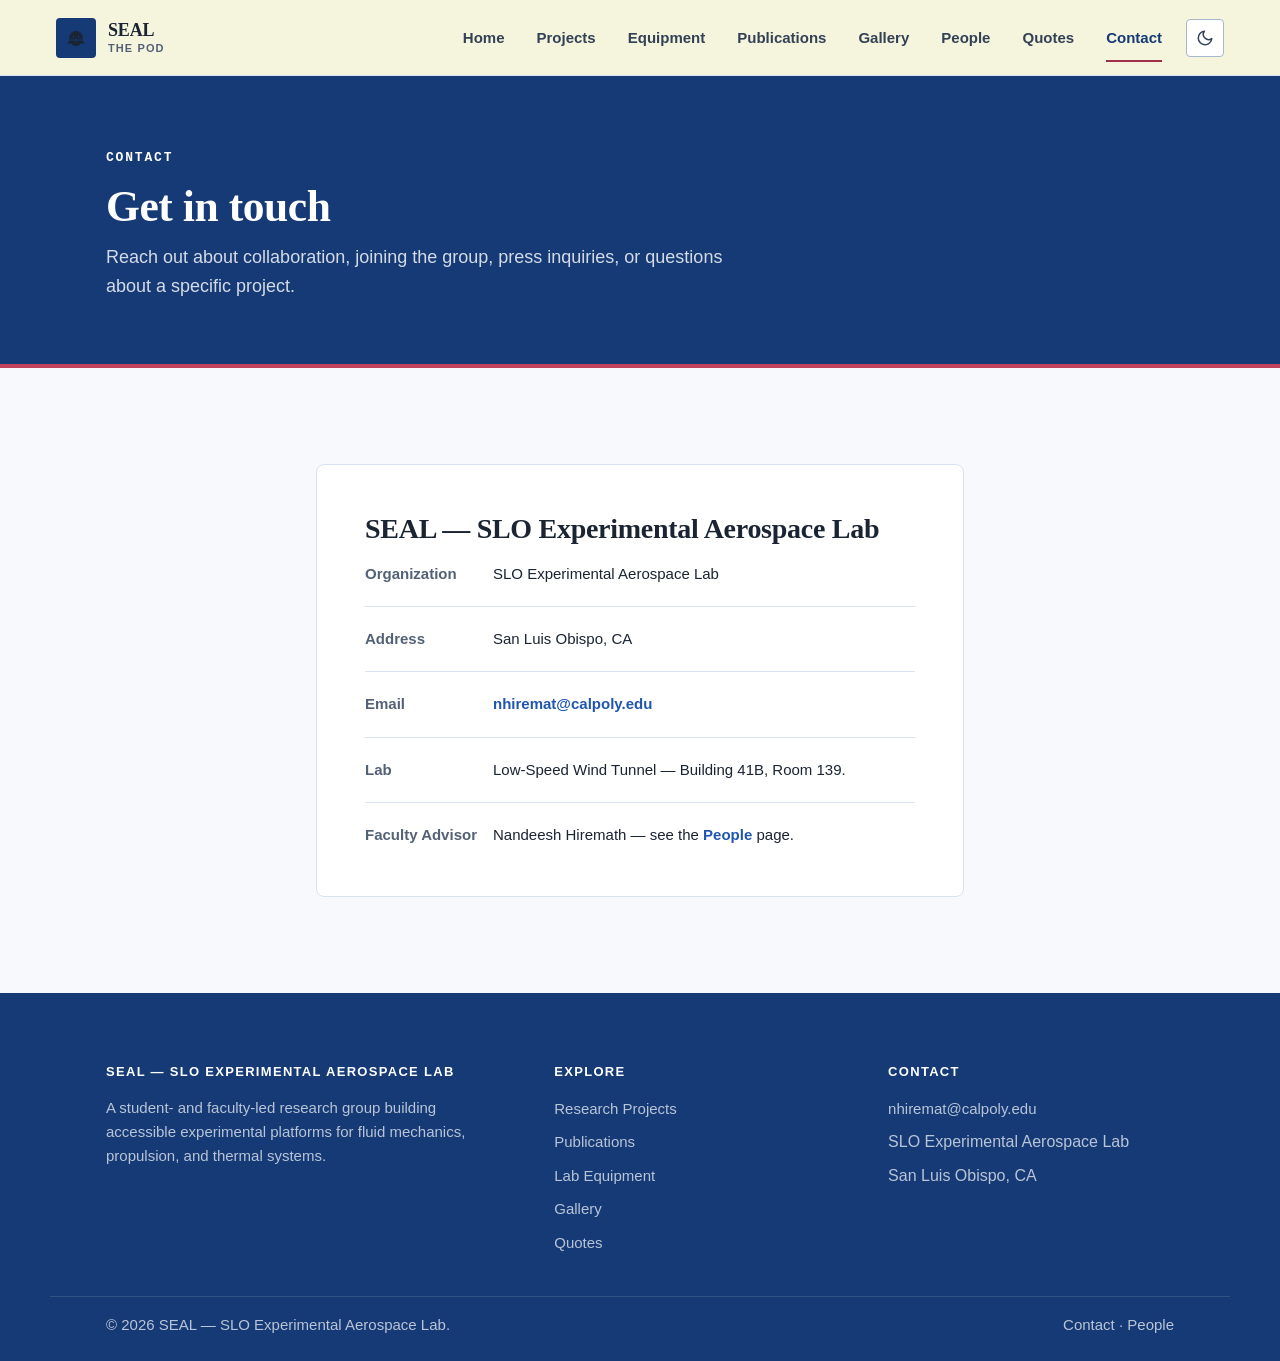
==== commit fb330396: "Add seal SVG graphic to site header" ====
--- a/contact.html
+++ b/contact.html
@@ -21,7 +21,43 @@
 
   <header class="site-header">
     <a class="brand" href="index.html">
-      <span class="mark" aria-hidden="true"><svg viewBox="0 0 24 24" width="22" height="22" aria-hidden="true"><circle cx="12" cy="13" r="8" fill="currentColor"/><circle cx="5.5" cy="6.5" r="2.6" fill="currentColor"/><circle cx="18.5" cy="6.5" r="2.6" fill="currentColor"/><ellipse cx="12" cy="15.5" rx="4.2" ry="3.2" fill="var(--color-primary-900)"/><circle cx="9" cy="10.5" r="1.1" fill="var(--color-primary-900)"/><circle cx="15" cy="10.5" r="1.1" fill="var(--color-primary-900)"/><circle cx="12" cy="14.5" r="0.9" fill="var(--color-primary-900)"/></svg></span>
+      
+      <span class="mark" aria-hidden="true">
+  <svg viewBox="0 0 24 24" width="22" height="22" aria-hidden="true">
+    <!-- seal head/body -->
+    <ellipse cx="12" cy="12.5" rx="7.5" ry="8.2" fill="currentColor"/>
+
+    <!-- flippers -->
+    <ellipse cx="5.2" cy="16.5" rx="2.5" ry="1.3" transform="rotate(-28 5.2 16.5)" fill="currentColor"/>
+    <ellipse cx="18.8" cy="16.5" rx="2.5" ry="1.3" transform="rotate(28 18.8 16.5)" fill="currentColor"/>
+
+    <!-- eyes -->
+    <circle cx="9.3" cy="10.5" r="0.9" fill="var(--color-primary-900)"/>
+    <circle cx="14.7" cy="10.5" r="0.9" fill="var(--color-primary-900)"/>
+
+    <!-- muzzle -->
+    <ellipse cx="12" cy="14.2" rx="3.2" ry="2.2" fill="var(--color-primary-900)" opacity="0.18"/>
+
+    <!-- nose -->
+    <circle cx="12" cy="13.5" r="0.9" fill="var(--color-primary-900)"/>
+
+    <!-- mouth -->
+    <path d="M12 14.3 C11.4 15.1 10.6 15.2 10 14.9 M12 14.3 C12.6 15.1 13.4 15.2 14 14.9"
+          fill="none"
+          stroke="var(--color-primary-900)"
+          stroke-width="0.7"
+          stroke-linecap="round"/>
+
+    <!-- whiskers -->
+    <path d="M9.5 13.8 L5.8 12.8 M9.4 14.5 L5.5 14.6 M14.5 13.8 L18.2 12.8 M14.6 14.5 L18.5 14.6"
+          fill="none"
+          stroke="var(--color-primary-900)"
+          stroke-width="0.6"
+          stroke-linecap="round"/>
+  </svg>
+</span>
+      
+      
       <span class="brand-text">SEAL<small>The Pod</small></span>
     </a>
     <div class="header-actions">
--- a/css/style.css
+++ b/css/style.css
@@ -34,30 +34,36 @@
 --------------------------------------------------------------------- */
 :root {
   /* --- Brand colors (turquoise / cream / coral, deep indigo navy for contrast) --- */
-  --color-primary-900: #40E0D0;   /* dominant dark teal — headers, footer, buttons */
-  --color-primary-700: #0E6D66;   /* primary teal — links, accents */
-  --color-primary-600: #12897F;   /* hover state */
-  --color-brand-500: #30D5C8;     /* literal bright turquoise — decorative/non-text use only */
-  --color-accent-600:  #FF7F50;   /* punchy coral — borders, tints, decorative use only */
-  --color-accent-700:  #A8451F;   /* accent text on LIGHT backgrounds — passes AA (5.4:1) */
-  --color-accent-onDark: #FFA37E; /* accent text on DARK backgrounds (hero, badges) — passes AA (5.2:1) */
-
-  /* --- Neutral / ink scale (deep indigo navy) --- */
-  --color-ink-900: #1B2A4A;       /* body text */
-  --color-ink-700: #3E4A63;       /* secondary text */
-  --color-ink-500: #566080;       /* muted / meta text — meets AA (5.6:1+) */
-  --color-ink-300: #A6ADBD;       /* disabled / faint */
-
-  /* --- Surfaces --- */
-  --color-bg: #F5F5DC;            /* grounding neutral — page background */
-  --color-surface: #ffffff;       /* cards, header */
-  --color-surface-alt: #EDEDD3;   /* subtle alternating section bg */
-  --color-border: #E1DFC0;        /* hairline borders */
-  --color-border-strong: #CBC8A5;
-
-  /* --- Feedback / focus --- */
-  --color-focus: #1B2A4A;         /* navy focus ring, high contrast on cream */
-
+  /* --- Primary / brand scale (blue) --- */
+--color-primary-900: #153A76;   /* darkest blue — headers / strong emphasis */
+--color-primary-700: #1F57AE;   /* primary links / text accents — WCAG AA+ */
+--color-primary-600: #2F6ECF;   /* buttons / hover states — WCAG AA with white text */
+--color-primary-500: #73A5F4;   /* literal brand blue — decorative, fills, large UI elements */
+--color-primary-100: #E8F0FD;   /* pale blue tint — selected / highlighted backgrounds */
+
+/* --- Complementary accent scale (coral / rose) --- */
+--color-accent-700: #9F304A;    /* accent text on light backgrounds — WCAG AAA */
+--color-accent-600: #C2415D;    /* accent links / badges — WCAG AA */
+--color-accent-500: #E4667D;    /* decorative accent — non-text use */
+--color-accent-100: #FCE8EC;    /* subtle accent background */
+
+/* --- Neutral / ink scale (blue-gray) --- */
+--color-ink-900: #1A2433;       /* primary body text — very high contrast */
+--color-ink-700: #334155;       /* secondary headings / text */
+--color-ink-500: #526176;       /* muted / metadata text — WCAG AA */
+--color-ink-400: #64748B;       /* lowest recommended normal-text gray on white */
+--color-ink-300: #A8B7CC;       /* disabled / decorative only */
+
+/* --- Surfaces --- */
+--color-bg: #F7F9FC;            /* cool off-white page background */
+--color-surface: #FFFFFF;       /* cards, header, dialogs */
+--color-surface-alt: #EEF3FB;   /* alternating sections */
+--color-border: #D8E2F0;        /* subtle borders */
+--color-border-strong: #A8B7CC; /* stronger dividers / controls */
+
+/* --- Feedback / focus --- */
+--color-focus: #1F57AE;         /* high-contrast focus ring */
+   
   /* --- Typography --- */
   --font-display: Georgia, 'Iowan Old Style', 'Palatino Linotype', 'Book Antiqua', serif;
   --font-body: -apple-system, BlinkMacSystemFont, 'Segoe UI', Roboto, Helvetica, Arial, sans-serif;
@@ -112,30 +118,54 @@
    cascade does the work.
 --------------------------------------------------------------------- */
 :root[data-theme="dark"] {
-  --color-primary-700: #30D5C8;   /* raw turquoise reads great on dark bg */
-  --color-primary-600: #5EE6DA;
-  --color-accent-600:  #FF7F50;
-  --color-accent-700:  #FFA37E;
-  --color-accent-onDark: #FFA37E;
-
-  --color-ink-900: #EEF0F5;
-  --color-ink-700: #C7CCDC;
-  --color-ink-500: #8B96B3;
-  --color-ink-300: #4C5670;
-
-  --color-bg: #0C1524;
-  --color-surface: #131E33;
-  --color-surface-alt: #182545;
-  --color-border: #223255;
-  --color-border-strong: #304368;
-
-  --color-focus: #30D5C8;
-
-  --header-bg: rgba(12, 21, 36, 0.9);
-
-  --shadow-sm: 0 1px 2px rgba(0, 0, 0, 0.35);
-  --shadow-md: 0 6px 24px rgba(0, 0, 0, 0.45);
-  --shadow-lg: 0 16px 48px rgba(0, 0, 0, 0.55);
+  /* --- Primary / brand scale (blue) --- */
+--color-primary-700: #73A5F4;   /* primary links / accents — ~7.3:1 on page bg */
+--color-primary-600: #8DB7F7;   /* hover / active state — ~8.9:1 on page bg */
+--color-primary-500: #A9C9FA;   /* brighter highlight / decorative emphasis */
+--color-primary-300: #C9DDFC;   /* subtle icons / selected-state details */
+
+/* Important:
+   Use dark text, not white text, on #73A5F4 buttons.
+   White on #73A5F4 is only ~2.5:1.
+*/
+--color-primary-on: #0C1524;
+
+
+/* --- Complementary accent scale (coral / rose) --- */
+--color-accent-600: #F08A9D;    /* accent text / icons — ~7.7:1 on page bg */
+--color-accent-700: #FF9CAF;    /* brighter accent / hover — ~9.3:1 on page bg */
+--color-accent-onDark: #FF9CAF; /* accent text on dark surfaces */
+--color-accent-300: #FFC4CE;    /* subtle decorative / selected details */
+
+
+/* --- Neutral / ink scale (cool blue-gray) --- */
+--color-ink-900: #EEF0F5;       /* primary body text — ~16:1 on page bg */
+--color-ink-700: #C7CCDC;       /* secondary text — ~11.4:1 */
+--color-ink-500: #9EA9C1;       /* muted / metadata text — ~7.7:1 */
+--color-ink-300: #55627E;       /* disabled / decorative only */
+
+
+/* --- Surfaces --- */
+--color-bg: #0C1524;            /* main page background */
+--color-surface: #131E33;       /* cards, header, modals */
+--color-surface-alt: #182545;   /* elevated / alternating sections */
+
+--color-border: #223255;        /* subtle structural borders */
+--color-border-strong: #304368; /* prominent dividers / controls */
+
+
+/* --- Feedback / focus --- */
+--color-focus: #73A5F4;         /* highly visible focus ring on dark surfaces */
+
+
+/* --- Header --- */
+--header-bg: rgba(12, 21, 36, 0.90);
+
+
+/* --- Shadows --- */
+--shadow-sm: 0 1px 2px rgba(0, 0, 0, 0.35);
+--shadow-md: 0 6px 24px rgba(0, 0, 0, 0.45);
+--shadow-lg: 0 16px 48px rgba(0, 0, 0, 0.55);
 }
 
 /* Respect the OS preference the first time a visitor arrives, before
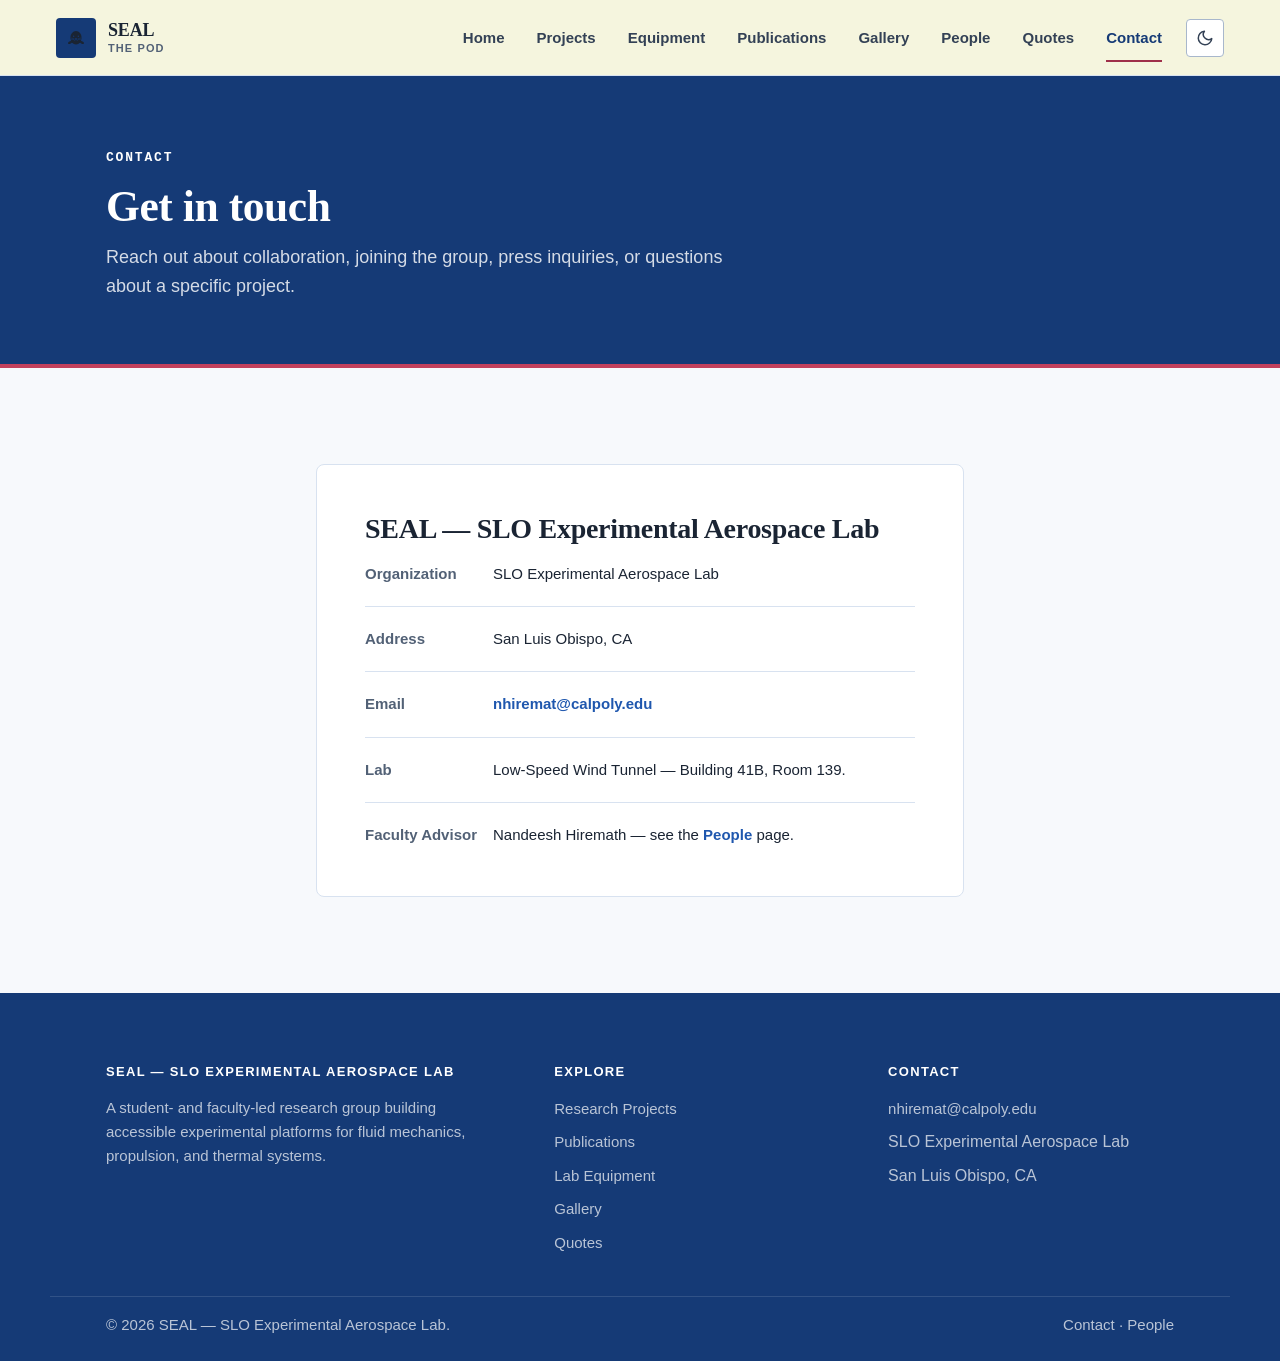
==== commit fca462a2: "Refactor SVG elements in contact.html Updated SVG elements for improved design and structure." ====
--- a/contact.html
+++ b/contact.html
@@ -21,39 +21,73 @@
 
   <header class="site-header">
     <a class="brand" href="index.html">
-      
-      <span class="mark" aria-hidden="true">
+
+
+        <span class="mark" aria-hidden="true">
   <svg viewBox="0 0 24 24" width="22" height="22" aria-hidden="true">
-    <!-- seal head/body -->
-    <ellipse cx="12" cy="12.5" rx="7.5" ry="8.2" fill="currentColor"/>
+    <!-- seal body -->
+    <ellipse cx="12" cy="11.8" rx="6.2" ry="7.4" fill="currentColor"/>
 
     <!-- flippers -->
-    <ellipse cx="5.2" cy="16.5" rx="2.5" ry="1.3" transform="rotate(-28 5.2 16.5)" fill="currentColor"/>
-    <ellipse cx="18.8" cy="16.5" rx="2.5" ry="1.3" transform="rotate(28 18.8 16.5)" fill="currentColor"/>
+    <ellipse
+      cx="5.8"
+      cy="16.8"
+      rx="2.7"
+      ry="1.25"
+      transform="rotate(-25 5.8 16.8)"
+      fill="currentColor"
+    />
+    <ellipse
+      cx="18.2"
+      cy="16.8"
+      rx="2.7"
+      ry="1.25"
+      transform="rotate(25 18.2 16.8)"
+      fill="currentColor"
+    />
 
     <!-- eyes -->
-    <circle cx="9.3" cy="10.5" r="0.9" fill="var(--color-primary-900)"/>
-    <circle cx="14.7" cy="10.5" r="0.9" fill="var(--color-primary-900)"/>
+    <circle cx="9.5" cy="10.1" r="0.72" fill="var(--color-primary-900)"/>
+    <circle cx="14.5" cy="10.1" r="0.72" fill="var(--color-primary-900)"/>
 
     <!-- muzzle -->
-    <ellipse cx="12" cy="14.2" rx="3.2" ry="2.2" fill="var(--color-primary-900)" opacity="0.18"/>
+    <ellipse
+      cx="12"
+      cy="13.2"
+      rx="2.5"
+      ry="1.75"
+      fill="var(--color-primary-900)"
+      opacity="0.14"
+    />
 
     <!-- nose -->
-    <circle cx="12" cy="13.5" r="0.9" fill="var(--color-primary-900)"/>
+    <ellipse cx="12" cy="12.7" rx="0.82" ry="0.62" fill="var(--color-primary-900)"/>
 
     <!-- mouth -->
-    <path d="M12 14.3 C11.4 15.1 10.6 15.2 10 14.9 M12 14.3 C12.6 15.1 13.4 15.2 14 14.9"
-          fill="none"
-          stroke="var(--color-primary-900)"
-          stroke-width="0.7"
-          stroke-linecap="round"/>
+    <path
+      d="M12 13.2
+         C11.8 14 11.2 14.5 10.5 14.5
+         C9.9 14.5 9.5 14.2 9.2 13.8
+         M12 13.2
+         C12.2 14 12.8 14.5 13.5 14.5
+         C14.1 14.5 14.5 14.2 14.8 13.8"
+      fill="none"
+      stroke="var(--color-primary-900)"
+      stroke-width="0.65"
+      stroke-linecap="round"
+    />
 
     <!-- whiskers -->
-    <path d="M9.5 13.8 L5.8 12.8 M9.4 14.5 L5.5 14.6 M14.5 13.8 L18.2 12.8 M14.6 14.5 L18.5 14.6"
-          fill="none"
-          stroke="var(--color-primary-900)"
-          stroke-width="0.6"
-          stroke-linecap="round"/>
+    <path
+      d="M9.7 12.8 L6.2 11.9
+         M9.6 13.4 L5.9 13.4
+         M14.3 12.8 L17.8 11.9
+         M14.4 13.4 L18.1 13.4"
+      fill="none"
+      stroke="var(--color-primary-900)"
+      stroke-width="0.55"
+      stroke-linecap="round"
+    />
   </svg>
 </span>
       
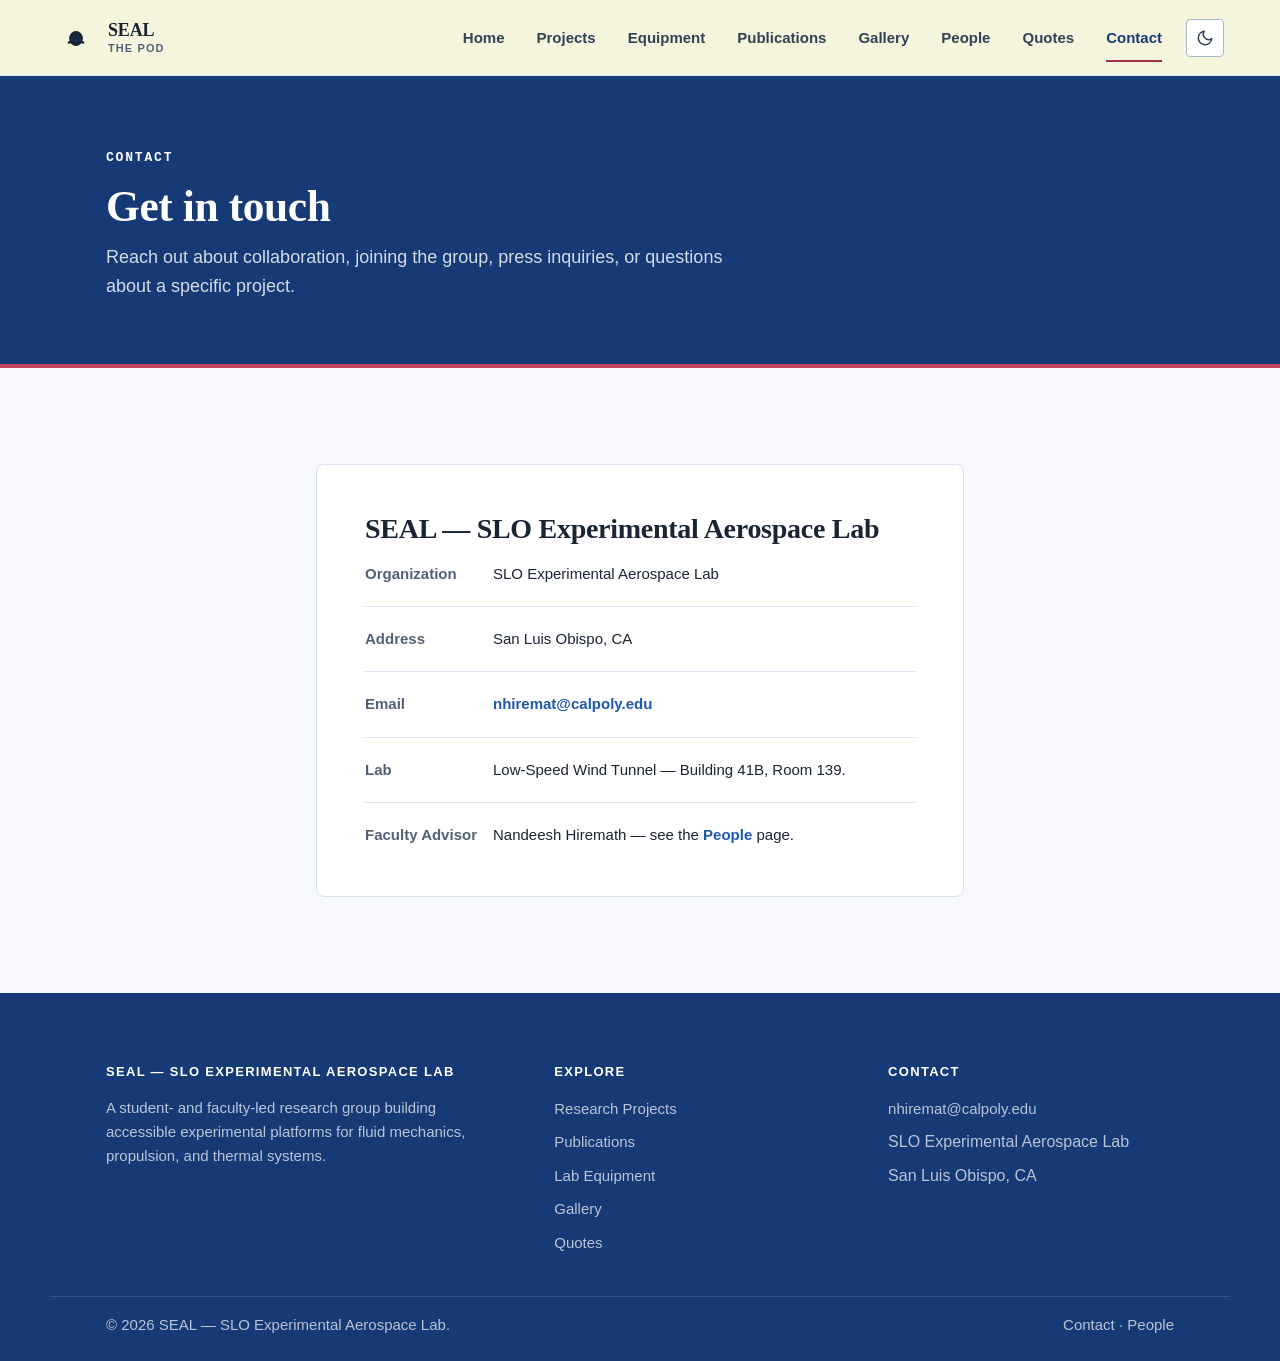
==== commit 28536e94: "Refactor SVG seal design in contact.html" ====
--- a/contact.html
+++ b/contact.html
@@ -22,75 +22,40 @@
   <header class="site-header">
     <a class="brand" href="index.html">
 
-
-        <span class="mark" aria-hidden="true">
+<span class="mark" aria-hidden="true">
   <svg viewBox="0 0 24 24" width="22" height="22" aria-hidden="true">
-    <!-- seal body -->
-    <ellipse cx="12" cy="11.8" rx="6.2" ry="7.4" fill="currentColor"/>
+    <!-- seal head/body -->
+    <ellipse cx="12" cy="12.5" rx="7.5" ry="8.2" fill="currentColor"/>
 
     <!-- flippers -->
-    <ellipse
-      cx="5.8"
-      cy="16.8"
-      rx="2.7"
-      ry="1.25"
-      transform="rotate(-25 5.8 16.8)"
-      fill="currentColor"
-    />
-    <ellipse
-      cx="18.2"
-      cy="16.8"
-      rx="2.7"
-      ry="1.25"
-      transform="rotate(25 18.2 16.8)"
-      fill="currentColor"
-    />
+    <ellipse cx="5.2" cy="16.5" rx="2.5" ry="1.3" transform="rotate(-28 5.2 16.5)" fill="currentColor"/>
+    <ellipse cx="18.8" cy="16.5" rx="2.5" ry="1.3" transform="rotate(28 18.8 16.5)" fill="currentColor"/>
 
     <!-- eyes -->
-    <circle cx="9.5" cy="10.1" r="0.72" fill="var(--color-primary-900)"/>
-    <circle cx="14.5" cy="10.1" r="0.72" fill="var(--color-primary-900)"/>
+    <circle cx="9.3" cy="10.5" r="0.9" fill="var(--color-primary-900)"/>
+    <circle cx="14.7" cy="10.5" r="0.9" fill="var(--color-primary-900)"/>
 
     <!-- muzzle -->
-    <ellipse
-      cx="12"
-      cy="13.2"
-      rx="2.5"
-      ry="1.75"
-      fill="var(--color-primary-900)"
-      opacity="0.14"
-    />
+    <ellipse cx="12" cy="14.2" rx="3.2" ry="2.2" fill="var(--color-primary-900)" opacity="0.18"/>
 
     <!-- nose -->
-    <ellipse cx="12" cy="12.7" rx="0.82" ry="0.62" fill="var(--color-primary-900)"/>
+    <circle cx="12" cy="13.5" r="0.9" fill="var(--color-primary-900)"/>
 
     <!-- mouth -->
-    <path
-      d="M12 13.2
-         C11.8 14 11.2 14.5 10.5 14.5
-         C9.9 14.5 9.5 14.2 9.2 13.8
-         M12 13.2
-         C12.2 14 12.8 14.5 13.5 14.5
-         C14.1 14.5 14.5 14.2 14.8 13.8"
-      fill="none"
-      stroke="var(--color-primary-900)"
-      stroke-width="0.65"
-      stroke-linecap="round"
-    />
+    <path d="M12 14.3 C11.4 15.1 10.6 15.2 10 14.9 M12 14.3 C12.6 15.1 13.4 15.2 14 14.9"
+          fill="none"
+          stroke="var(--color-primary-900)"
+          stroke-width="0.7"
+          stroke-linecap="round"/>
 
     <!-- whiskers -->
-    <path
-      d="M9.7 12.8 L6.2 11.9
-         M9.6 13.4 L5.9 13.4
-         M14.3 12.8 L17.8 11.9
-         M14.4 13.4 L18.1 13.4"
-      fill="none"
-      stroke="var(--color-primary-900)"
-      stroke-width="0.55"
-      stroke-linecap="round"
-    />
+    <path d="M9.5 13.8 L5.8 12.8 M9.4 14.5 L5.5 14.6 M14.5 13.8 L18.2 12.8 M14.6 14.5 L18.5 14.6"
+          fill="none"
+          stroke="var(--color-primary-900)"
+          stroke-width="0.6"
+          stroke-linecap="round"/>
   </svg>
 </span>
-      
       
       <span class="brand-text">SEAL<small>The Pod</small></span>
     </a>
--- a/css/style.css
+++ b/css/style.css
@@ -300,7 +300,8 @@
   width: 40px;
   height: 40px;
   border-radius: var(--radius-sm);
-  background: var(--color-primary-900);
+  background: transparent;
+  box-shadow: none;
   color: var(--color-accent-onDark);
   font-family: var(--font-mono);
   font-weight: 700;
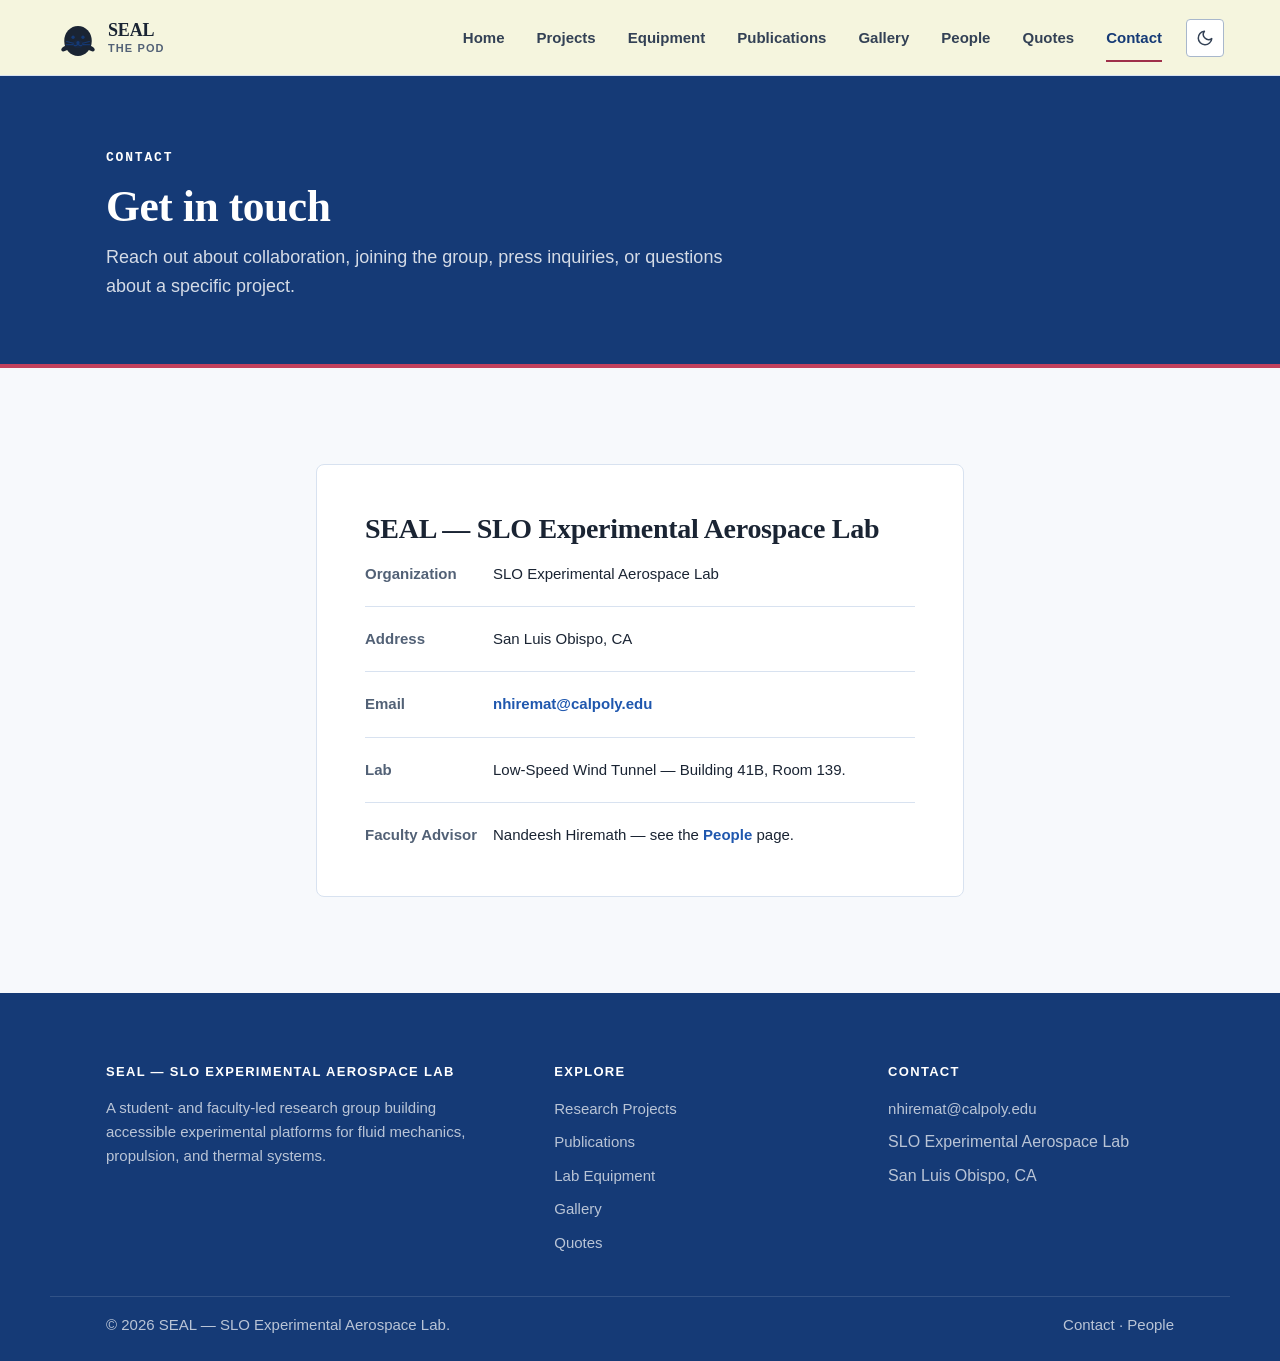
==== commit 9b0b5b50: "Increase SVG size in contact.html header" ====
--- a/contact.html
+++ b/contact.html
@@ -23,7 +23,7 @@
     <a class="brand" href="index.html">
 
 <span class="mark" aria-hidden="true">
-  <svg viewBox="0 0 24 24" width="22" height="22" aria-hidden="true">
+  <svg viewBox="0 0 24 24" width="44" height="44" aria-hidden="true">
     <!-- seal head/body -->
     <ellipse cx="12" cy="12.5" rx="7.5" ry="8.2" fill="currentColor"/>
 
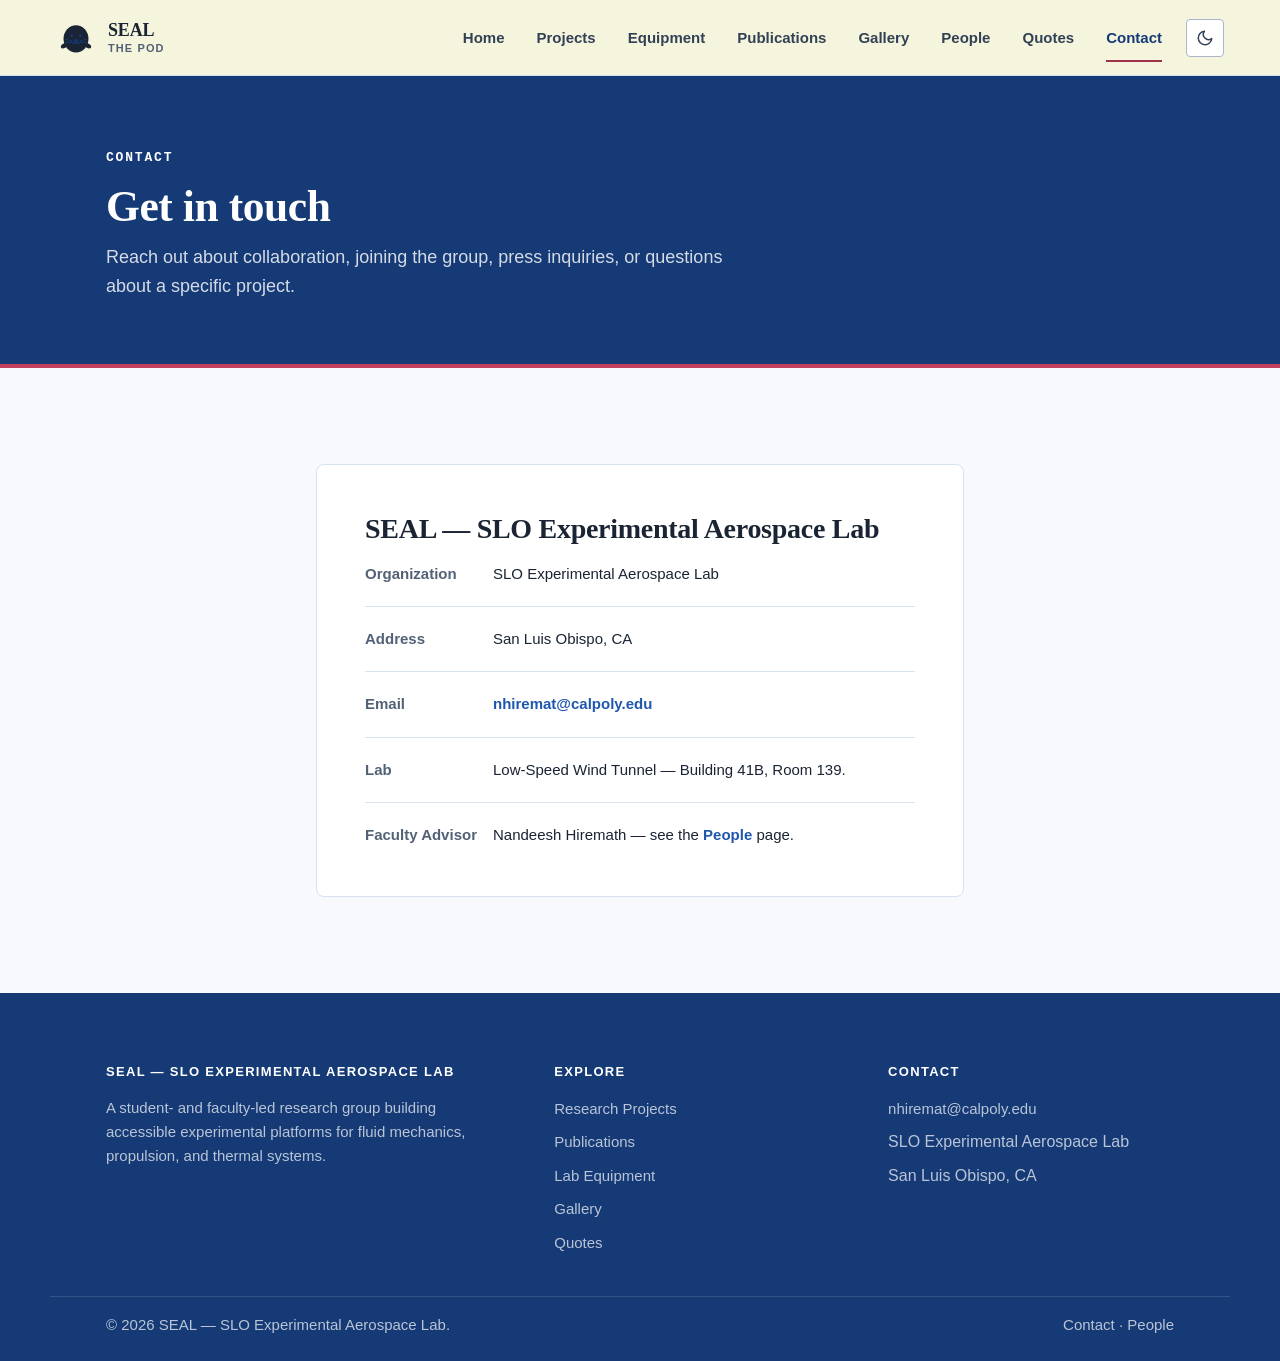
==== commit f4bcd344: "Resize SVG icon in contact.html" ====
--- a/contact.html
+++ b/contact.html
@@ -23,7 +23,7 @@
     <a class="brand" href="index.html">
 
 <span class="mark" aria-hidden="true">
-  <svg viewBox="0 0 24 24" width="44" height="44" aria-hidden="true">
+  <svg viewBox="0 0 24 24" width="40" height="40" aria-hidden="true">
     <!-- seal head/body -->
     <ellipse cx="12" cy="12.5" rx="7.5" ry="8.2" fill="currentColor"/>
 
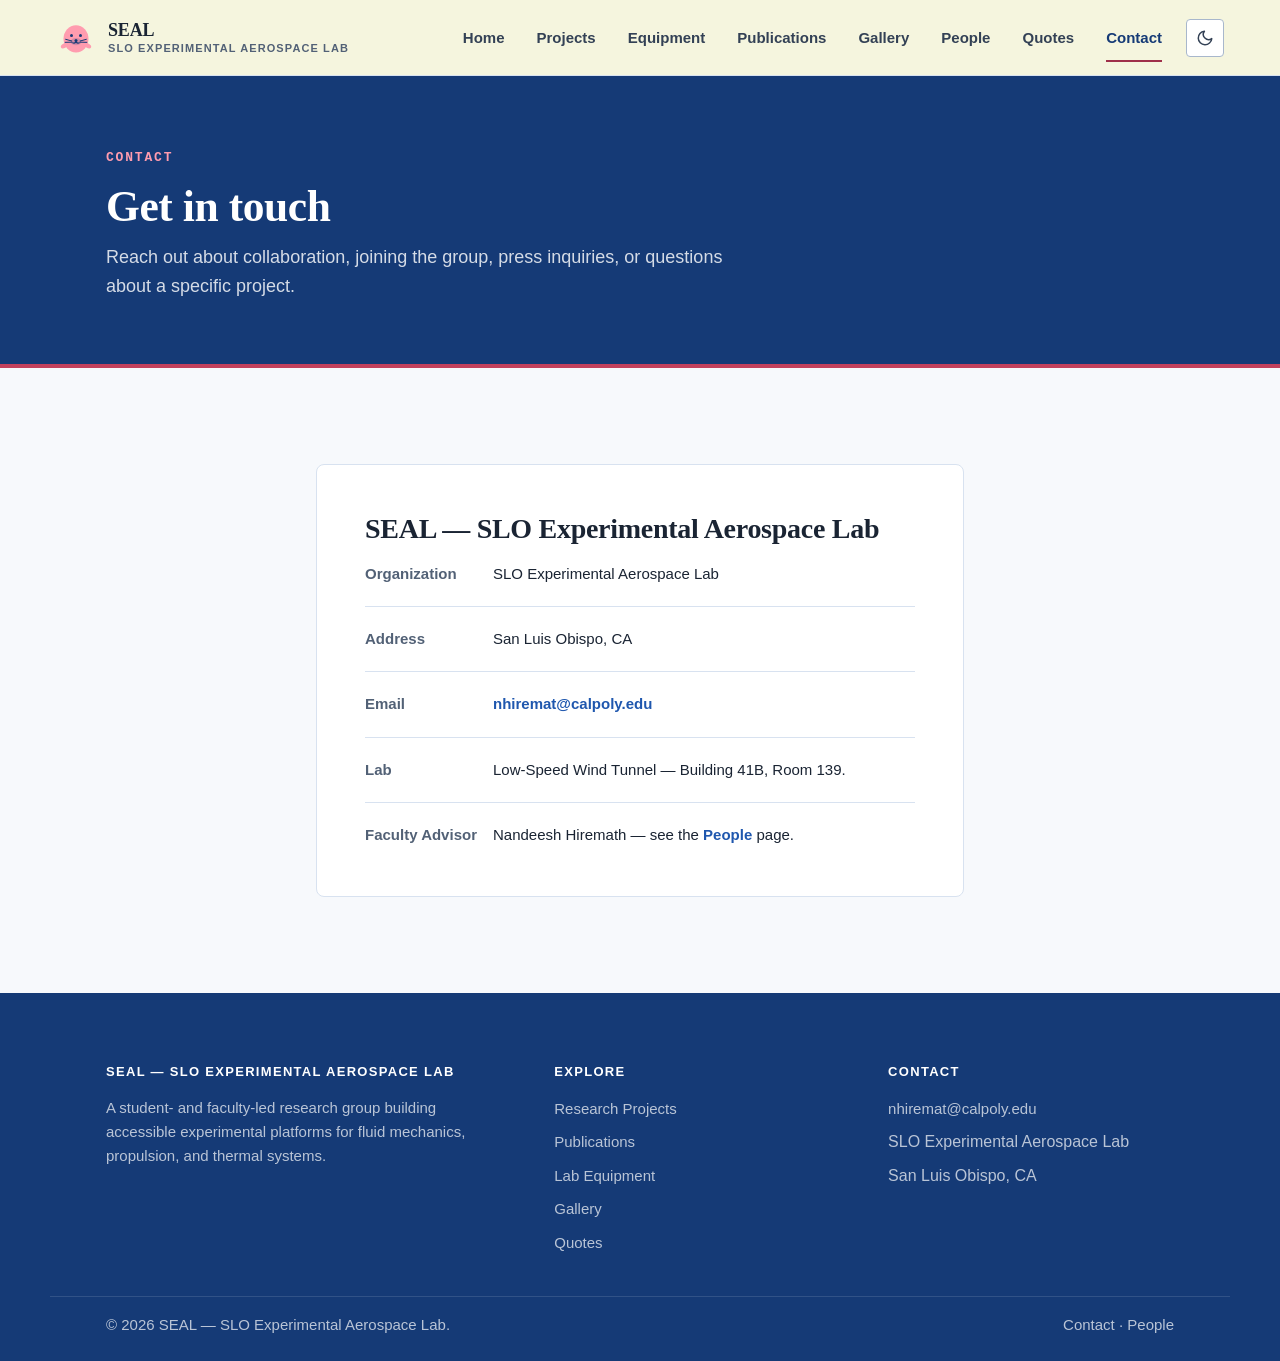
==== commit 8e13b0c8: "Update brand text to full name of the lab" ====
--- a/contact.html
+++ b/contact.html
@@ -57,7 +57,7 @@
   </svg>
 </span>
       
-      <span class="brand-text">SEAL<small>The Pod</small></span>
+      <span class="brand-text">SEAL<small>SLO Experimental Aerospace Lab</small></span>
     </a>
     <div class="header-actions">
       <nav class="nav" id="primary-nav" aria-label="Primary">
--- a/css/style.css
+++ b/css/style.css
@@ -63,6 +63,7 @@
 
 /* --- Feedback / focus --- */
 --color-focus: #1F57AE;         /* high-contrast focus ring */
+  --color-accent-onDark: #FF9CAF; /* salmon on dark-navy surfaces (avatars, header mark) — same value in both themes since those elements keep a dark background regardless of theme */
    
   /* --- Typography --- */
   --font-display: Georgia, 'Iowan Old Style', 'Palatino Linotype', 'Book Antiqua', serif;
